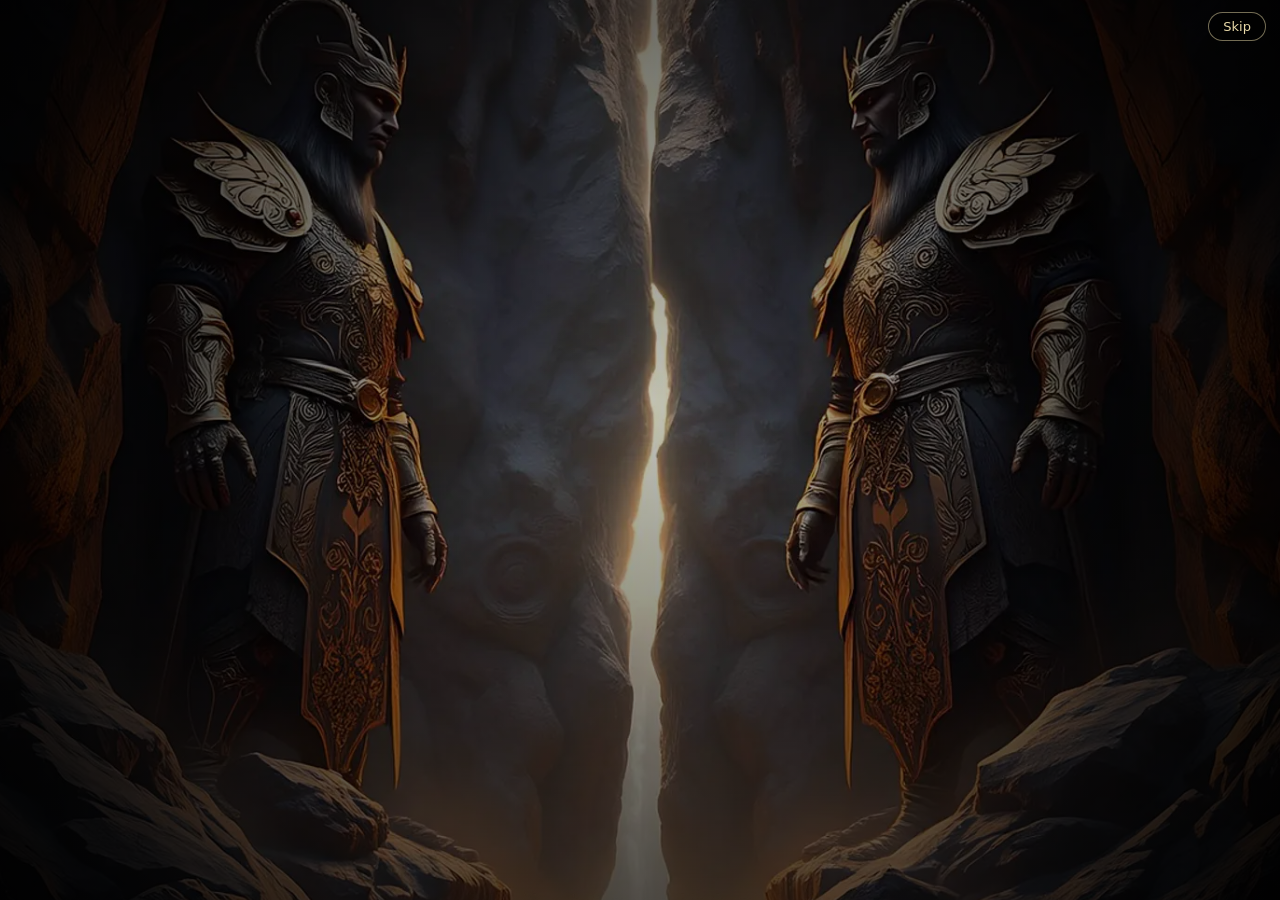
==== index.html @ b1918d2d "build 20261119-165030: 암살자: 보스가 분신 사이 진짜로 섞임, 맞으면 분신 풀리고 가운데 등장" ====
<!doctype html>
<html lang="ko">
<head>
  <meta charset="utf-8">
  <meta name="viewport" content="width=device-width,initial-scale=1,maximum-scale=1,user-scalable=no,viewport-fit=cover">
  <meta name="theme-color" content="#07070b">
  <meta name="mobile-web-app-capable" content="yes">
  <!-- home-screen name follows the page language: Korean by default, src/i18n swaps it when the language is set or changed -->
  <meta name="apple-mobile-web-app-title" content="심연의 기사">
  <meta name="application-name" content="심연의 기사">
  <title>심연의 기사</title>
  <link rel="stylesheet" href="styles/main.css">
  <script src="https://woomars.github.io/count.js" defer></script>
</head>
<body>
  <div id="stage">
    <canvas id="game"></canvas>
    <div id="ui"></div>
  </div>
  <script type="module" src="src/app/main.js?v=20261119-165030"></script>
</body>
</html>
---- styles/main.css ----
html, body {
  margin: 0;
  height: 100%;
  overflow: hidden;
  background: #07070b;
  color: #ddd6c4;
  font-family: system-ui, -apple-system, "Noto Sans KR", "Hiragino Sans", "Yu Gothic UI", "Yu Gothic", Meiryo, "Noto Sans JP", sans-serif;
  touch-action: none;
  user-select: none;
  -webkit-user-select: none;
  -webkit-touch-callout: none;
  -webkit-tap-highlight-color: transparent;
  overscroll-behavior: none;
}
/* the stage is rotated ±90° by JS when the viewport is portrait (forced landscape) */
#stage {
  position: fixed;
  left: 0;
  top: 0;
  transform-origin: 0 0;
  overflow: hidden;
}
#game {
  position: absolute;
  inset: 0;
  display: block;
  touch-action: none;
}
#ui {
  position: absolute;
  inset: 0;
  pointer-events: none;
}
.start-screen {
  position: fixed; inset: 0; z-index: 20; display: flex; align-items: center; justify-content: center;
  background: radial-gradient(ellipse at 50% 35%, #2a1430 0%, #0b0710 55%, #050308 100%);
  touch-action: none;
}
.start-screen .hint { font-size: 12px; color: #7d7290; }
#ui .interactive { pointer-events: auto; }

.hidden { display: none !important; }

/* top HUD */
.hud {
  position: absolute;
  top: calc(8px + env(safe-area-inset-top));
  left: calc(12px + env(safe-area-inset-left));
  right: calc(12px + env(safe-area-inset-right));
  display: flex;
  align-items: flex-start;
  justify-content: space-between;
  font-size: 12px;
}
.hud-left { display: flex; flex-direction: column; gap: 3px; }
.hp {
  position: relative; width: 170px; height: 14px; border: 1px solid #5a2a2a; background: #1a0d10; border-radius: 3px; overflow: hidden;
}
.hp-trail { position: absolute; inset: 0; width: 100%; background: #f2ece4; }
.hp-fill { position: absolute; inset: 0; background: linear-gradient(#c0392b, #7d1f17); }
.hp-text { position: absolute; inset: 0; font-size: 10px; line-height: 14px; text-align: center; color: #f4e6e6; text-shadow: 0 0 2px #000; }
.meta { display: flex; gap: 10px; color: #b3a8c4; }
.lv { color: #e8d9a8; font-weight: 700; }
.hud-center { color: #b3a8c4; padding-top: 2px; }
.hud-center .kills { color: #f0e6cf; font-weight: 700; font-size: 15px; }
.pause {
  width: 44px; height: 44px; border-radius: 10px; border: 1px solid #5a4f66; background: rgba(23, 18, 29, 0.8);
  color: #e8e3d6; font-size: 14px; letter-spacing: -2px; padding: 0; touch-action: none;
}

/* overlays */
.overlay {
  position: absolute; inset: 0; display: flex; align-items: center; justify-content: center;
  background: rgba(4, 3, 8, 0.72); pointer-events: auto;
}
.panel {
  display: flex; flex-direction: column; align-items: stretch; gap: 8px; min-width: 240px;
  padding: 16px 20px; background: #15111c; border: 1px solid #3b2f4f; border-radius: 12px;
}
.panel h2 { margin: 0 0 4px; font-size: 18px; text-align: center; color: #e8d9a8; }
.panel p { margin: 0 0 6px; font-size: 13px; text-align: center; color: #b3a8c4; }
.panel .row { display: flex; gap: 8px; }
.panel .row button { flex: 1; }
.panel button {
  min-height: 42px; border-radius: 8px; border: 1px solid #4a3d5c; background: #221a2c; color: #e8e3d6;
  font: inherit; font-size: 15px;
}
.panel button.primary { background: #3a2f45; border-color: #c9a86a; }
.panel button.danger { background: #4a1c1c; border-color: #a8443c; }
.rotate-card { display: flex; flex-direction: column; align-items: center; gap: 10px; padding: 24px; text-align: center; }
.rotate-card .brand {
  font-size: 52px; font-weight: 800; letter-spacing: 6px; color: #e8d9a8;
  text-shadow: 0 0 18px rgba(201, 168, 106, 0.55), 0 2px 0 #3a2410;
}
.rotate-card .brand-sub { margin-top: -8px; font-size: 13px; font-weight: 700; letter-spacing: 8px; color: #c9a86a; opacity: 0.8; }
.rotate-card .tagline { font-size: 14px; color: #b3a8c4; }
.rotate-card .blade {
  width: 180px; height: 3px; margin: 18px 0; border-radius: 2px;
  background: linear-gradient(90deg, transparent, #fff3c4, #c9a86a, transparent);
  box-shadow: 0 0 12px #ffd28a; transform: rotate(-18deg);
}
.rotate-card h2 { margin: 0; font-size: 17px; color: #e8d9a8; }

/* debug panel (?debug=1) */
.debug {
  position: absolute; z-index: 50; left: calc(8px + env(safe-area-inset-left)); top: 64px; bottom: 8px; width: 270px;
  display: flex; flex-direction: column; background: rgba(10, 8, 14, 0.88); border: 1px solid #3b2f4f;
  border-radius: 8px; font-size: 10px; color: #cfc6dc; overflow: hidden;
}
.debug.collapsed { display: none; } /* opened from the pause menu */
.debug.collapsed .dbody { display: none; }
.dhead { display: flex; align-items: center; gap: 8px; padding: 4px; }
.dhead button, .dbtns button {
  font: inherit; font-size: 11px; padding: 6px 8px; border-radius: 6px; border: 1px solid #4a3d5c; background: #221a2c; color: #e8e3d6;
}
.fps { color: #9fd8ff; margin-left: auto; }
.dhead button.on { border-color: #c9a86a; color: #ffe08a; }
.debug.wide { width: min(560px, calc(100% - 16px - env(safe-area-inset-left))); }
/* [튜닝] tab */
.dtune { flex: 1; min-height: 0; display: flex; flex-direction: column; padding: 0 6px 6px; gap: 4px; }
.dtune[hidden], .dbody[hidden] { display: none; }
.ttabs { display: flex; gap: 3px; overflow-x: auto; flex: none; padding-bottom: 2px; }
.ttabs button, .tacts button { font: inherit; font-size: 11px; padding: 5px 7px; border-radius: 6px; border: 1px solid #4a3d5c; background: #221a2c; color: #cfc6dc; white-space: nowrap; }
.ttabs button.on { border-color: #c9a86a; color: #ffe08a; }
.ttabs button.dirty::after { content: " •"; color: #ff9a6a; }
.tacts { display: flex; gap: 6px; flex: none; }
.tsp { flex: 1; }
.tmsg { color: #9fe0a0; font-size: 10px; flex: none; }
.tform { flex: 1; min-height: 0; overflow-y: auto; touch-action: pan-y; user-select: text; -webkit-user-select: text; }
.tnote { color: #8c829c; font-size: 9.5px; margin: 4px 0 1px; line-height: 1.35; }
.trow { display: flex; align-items: center; gap: 6px; padding: 2px 0; }
.trow.wide { flex-direction: column; align-items: stretch; }
.tk { flex: 1; min-width: 0; color: #e8e3d6; overflow-wrap: anywhere; }
.trow input[type=number], .trow input[type=text] { width: 84px; font: inherit; font-size: 11px; padding: 3px 4px; border-radius: 4px; border: 1px solid #4a3d5c; background: #120e17; color: #fff; user-select: text; -webkit-user-select: text; }
.trow textarea { font: inherit; font-size: 11px; background: #120e17; color: #fff; border: 1px solid #4a3d5c; border-radius: 4px; user-select: text; -webkit-user-select: text; }
.tarr { display: flex; gap: 3px; flex-wrap: wrap; justify-content: flex-end; }
.tarr input[type=number] { width: 52px; }
.tgrp { margin: 3px 0; padding-left: 8px; border-left: 1px solid #3b2f4f; }
.tgrp > summary { color: #b9a6d8; font-weight: bold; cursor: pointer; padding: 2px 0; }
.dbody { overflow-y: auto; padding: 4px 6px 8px; touch-action: pan-y; }
.dbtns { display: flex; gap: 6px; margin-bottom: 6px; align-items: center; }
.dbtns select { flex: 1; min-width: 0; font: inherit; font-size: 11px; padding: 5px 4px; border-radius: 6px; border: 1px solid #4a3d5c; background: #221a2c; color: #e8e3d6; }
.drow { display: grid; grid-template-columns: 1fr; margin-bottom: 4px; }
.drow input { width: 100%; }
.drow output { color: #e8d9a8; }
.dexport { width: 100%; height: 120px; font-size: 9px; }
.dsec { margin: 8px 0 4px; color: #e8d9a8; font-size: 11px; font-weight: bold; }
.dsec span { color: #8c829c; font-weight: normal; font-size: 9px; }
.dup { display: grid; grid-template-columns: 1fr 26px 22px 26px; gap: 4px; align-items: center; margin-bottom: 3px; }
.dup button { font: inherit; font-size: 12px; padding: 3px 0; border-radius: 5px; border: 1px solid #4a3d5c; background: #221a2c; color: #e8e3d6; }
.dup b { text-align: center; color: #fff; }
.dsh-t { margin: 6px 0 2px; color: #b9a6d8; font-weight: bold; border-bottom: 1px solid #3b2f4f; }
.dsh-r { display: grid; grid-template-columns: 1fr auto 52px; gap: 4px; line-height: 1.6; }
.dsh-r b { color: #fff; font-weight: normal; text-align: right; }
.dsh-r i { font-style: normal; text-align: right; color: #8c829c; }
.dsh-r i.up { color: #7ee08a; }
.dsh-r i.down { color: #ff8a7a; }
.dsh-fx { color: #e8d9a8; line-height: 1.5; }

/* special attack buttons (bottom-left corner by default; free positions after the layout mode) */
.skills {
  position: absolute;
  left: calc(14px + env(safe-area-inset-left));
  bottom: calc(14px + env(safe-area-inset-bottom));
  width: 170px;
  height: 160px;
}
.skill {
  --cd: 0%;
  position: absolute;
  width: 64px;
  height: 64px;
  border-radius: 50%;
  border: 2px solid #c9a86a;
  background:
    conic-gradient(rgba(7, 7, 11, 0.78) var(--cd), transparent 0),
    radial-gradient(circle at 50% 40%, #3a2f45, #17121d);
  color: #f0e6cf;
  font: inherit;
  padding: 0;
  touch-action: none;
  box-shadow: 0 0 12px rgba(201, 168, 106, 0.25);
  transition: transform 0.08s;
}
.skill.cooling { border-color: #5a4f66; box-shadow: none; }
.skill.fired { transform: scale(0.88); }
.skill.cooling .icon { opacity: 0.2; }
.skill .icon { font-size: 26px; line-height: 64px; }
.skill .wv-ic { width: 34px; height: 34px; vertical-align: middle; overflow: visible; }
.skill .cd {
  position: absolute; inset: 0; display: flex; align-items: center; justify-content: center;
  font-size: 20px; font-weight: 700; color: #fff; text-shadow: 0 0 4px #000;
}
.skill .label {
  position: absolute; left: 50%; top: 100%; transform: translateX(-50%);
  font-size: 10px; white-space: nowrap; color: #9a8fae; margin-top: 2px;
}
.skill-0 { left: 0; bottom: 14px; }
.skill-1 { left: 84px; bottom: 0; }
.skill-2 { left: 14px; bottom: 96px; }
.skills.custom { left: 0; top: 0; right: 0; bottom: 0; width: auto; height: auto; }
.skills.editing { z-index: 46; }
.skills.editing .skill { outline: 2px dashed #ffe08a; outline-offset: 4px; animation: le-wiggle 1.2s ease-in-out infinite; }
.skills.editing .skill.dragging { animation: none; transform: scale(1.12); }
@keyframes le-wiggle { 50% { transform: rotate(-4deg); } }
.layout-edit { position: absolute; inset: 0; z-index: 45; background: rgba(4, 3, 8, 0.55); display: flex; justify-content: center; align-items: flex-start; }
.le-bar { margin-top: calc(14px + env(safe-area-inset-top)); display: flex; align-items: center; gap: 10px; padding: 8px 12px; border-radius: 10px; background: rgba(21, 17, 28, 0.95); border: 1px solid #c9a86a; color: #f0e6cf; font-size: 14px; max-width: 92%; flex-wrap: wrap; justify-content: center; }

/* low HP warning */
.hud.low-hp .hp { animation: hp-pulse 0.8s ease-in-out infinite; }
@keyframes hp-pulse { 50% { box-shadow: 0 0 10px #ff3b30; } }

/* aiming a directional skill */
.skill.aiming { transform: scale(1.12); border-color: #9fd8ff; box-shadow: 0 0 16px rgba(159, 216, 255, 0.6); }

/* game over */
.game-over { background: rgba(20, 2, 6, 0.8); z-index: 15; }
.game-over .go-title { font-size: 30px; letter-spacing: 6px; color: #ff5a4f; text-shadow: 0 0 14px rgba(255, 60, 50, 0.6); }
.game-over .go-stats { display: flex; gap: 24px; justify-content: center; margin: 6px 0 10px; }
.game-over .go-stats div { display: flex; flex-direction: column; align-items: center; gap: 2px; }
.game-over .go-stats span { font-size: 12px; color: #b3a8c4; }
.game-over .go-stats b { font-size: 22px; color: #e8d9a8; }
.game-over .go-best { margin: 0 0 8px; font-size: 14px; color: #c9bfd8; }
.game-over .go-best.new { color: #ffd76a; font-weight: 700; }

/* dungeon HUD */
.meta .floor { color: #e8d9a8; font-weight: 700; }
.gold-icon { color: #e6c35c; font-size: 10px; }
.meta .gold { color: #f0d890; font-weight: 700; }
.hud-center .left { color: #f0e6cf; font-weight: 700; }

/* center announcement */
.banner { position: absolute; left: 0; right: 0; top: 24%; text-align: center; pointer-events: none; z-index: 6; }
.banner.show { animation: banner-in 0.35s ease-out; }
.banner-title {
  font-size: 30px; font-weight: 800; letter-spacing: 3px; color: #f0dfae;
  text-shadow: 0 0 16px rgba(201, 168, 106, 0.6), 0 2px 0 #000;
}
.banner-sub { margin-top: 4px; font-size: 14px; color: #c9bfd8; text-shadow: 0 1px 0 #000; }
.banner.boss .banner-title { color: #ff8a70; text-shadow: 0 0 18px rgba(255, 70, 50, 0.7), 0 2px 0 #000; }
.banner.reward .banner-title { font-size: 24px; color: #ffe08a; }
@keyframes banner-in { from { opacity: 0; transform: translateY(10px) scale(0.96); } to { opacity: 1; transform: none; } }

/* treasure cards */
.relic-picker { z-index: 12; background: radial-gradient(ellipse at center, rgba(40, 28, 10, 0.78), rgba(4, 3, 8, 0.88)); }
.rp-wrap { display: flex; flex-direction: column; align-items: center; gap: 10px; padding: 0 16px; max-width: 100%; }
.rp-title { margin: 0; font-size: 20px; color: #ffe08a; letter-spacing: 2px; text-shadow: 0 0 14px rgba(255, 200, 90, 0.5), 0 2px 0 #000; animation: banner-in 0.35s ease-out; }
.rp-bottom { display: flex; align-items: center; gap: 14px; opacity: 0; transition: opacity 0.3s; }
.relic-picker.ready .rp-bottom { opacity: 1; }
.rp-hint { font-size: 12px; color: #9c91ad; }
.rp-gold, .rp-price { font-size: 12px; color: #b3a8c4; }
.rp-gold b, .rp-cost { color: #f0d890; }
.gold-icon { color: #f0d890; }
.rp-reroll {
  min-height: 38px; padding: 0 14px; border-radius: 8px; border: 1px solid #c9a86a; background: #3a2f45;
  color: #e8e3d6; font: inherit; font-size: 14px; touch-action: manipulation;
}
.rp-reroll:disabled { opacity: 0.45; border-color: #4a3d5c; }
.rp-rarity em { font-style: normal; color: var(--tc); }
.rp-card.t-1, .rp-card.t-2 { outline: 2px solid var(--tc); outline-offset: 3px; }
.rp-card.t-1 .rp-desc, .rp-card.t-2 .rp-desc { color: var(--tc); font-weight: 700; }
.rp-card.t-2::after {
  content: ''; position: absolute; inset: -6px; pointer-events: none; border-radius: 15px; border: 2px solid var(--tc);
  box-shadow: 0 0 18px var(--tc); opacity: 0.55; animation: rp-shine 1.6s ease-in-out infinite;
}
@keyframes rp-shine { 50% { opacity: 0.15; } }
.rp-cards { display: flex; gap: 14px; justify-content: center; max-width: 100%; }
.rp-card {
  --rc: #a7b0ba;
  position: relative; display: flex; flex-direction: column; align-items: center; gap: 6px;
  width: min(30vw, 168px); min-height: min(58vh, 230px); padding: 12px 10px 14px;
  border: 2px solid var(--rc); border-radius: 12px; color: #e8e3d6; font: inherit; text-align: center;
  background: linear-gradient(180deg, #241c30, #120e18 70%);
  box-shadow: 0 0 0 1px #000, 0 6px 18px rgba(0, 0, 0, 0.6), inset 0 0 22px rgba(0, 0, 0, 0.6);
  opacity: 0; transform: translateY(40px) rotateY(80deg) scale(0.9);
  animation: rp-in 0.45s cubic-bezier(.2, .9, .3, 1.2) var(--d) forwards;
  pointer-events: none; touch-action: manipulation;
}
.relic-picker.ready .rp-card { pointer-events: auto; }
.rp-card.r-rare { box-shadow: 0 0 14px rgba(90, 160, 255, 0.45), 0 6px 18px rgba(0, 0, 0, 0.6), inset 0 0 22px rgba(0, 0, 0, 0.6); }
.rp-card.r-epic { box-shadow: 0 0 20px rgba(194, 124, 255, 0.6), 0 6px 18px rgba(0, 0, 0, 0.6), inset 0 0 22px rgba(0, 0, 0, 0.6); }
.rp-rarity { font-size: 11px; font-weight: 700; letter-spacing: 2px; color: var(--rc); }
.rp-icon {
  display: flex; align-items: center; justify-content: center; width: 60px; height: 60px; margin: 2px 0 4px;
  border-radius: 50%; border: 1px solid var(--rc); color: var(--rc);
  background: radial-gradient(circle, rgba(255, 255, 255, 0.08), transparent 70%);
}
.rp-name { font-size: 16px; color: #f4e6c4; }
.rp-desc { font-size: 13px; line-height: 1.35; color: #c9bfd8; }
.rp-owned { position: absolute; top: 8px; right: 9px; font-size: 10px; color: #9c91ad; }
.rp-card.picked { animation: rp-pick 0.42s ease-out forwards; }
.rp-card.dropped { animation: rp-drop 0.3s ease-in forwards; }
@keyframes rp-in { to { opacity: 1; transform: none; } }
@keyframes rp-pick { 0% { opacity: 1; transform: none; } 40% { transform: scale(1.12); box-shadow: 0 0 34px var(--rc); } 100% { opacity: 0; transform: translateY(-30px) scale(0.8); } }
@keyframes rp-drop { from { opacity: 1; transform: none; } to { opacity: 0; transform: translateY(30px) scale(0.92); } }

/* owned treasures under the HUD */
.relics { display: flex; flex-wrap: wrap; gap: 4px; max-width: 220px; }
.relics .rl { position: relative; display: flex; align-items: center; justify-content: center; width: 22px; height: 22px; border-radius: 5px; border: 1px solid #4a3d5c; background: rgba(23, 18, 29, 0.75); color: #e8d9a8; }
.relics .rl b { position: absolute; right: -3px; bottom: -4px; font-size: 9px; color: #fff; text-shadow: 0 0 2px #000, 0 0 2px #000; }

/* equipment cells */
.icell {
  --gc: #a7b0ba; --qc: transparent;
  position: relative; display: inline-flex; align-items: center; justify-content: center; padding: 0;
  width: 40px; height: 40px; border-radius: 7px; border: 2px solid var(--gc); color: var(--gc);
  background: radial-gradient(circle, rgba(255, 255, 255, 0.06), rgba(10, 8, 14, 0.85) 70%); font: inherit;
}
.icell.q1, .icell.q2 { outline: 2px solid var(--qc); outline-offset: 1px; }
.icell.g-legendary { box-shadow: 0 0 10px rgba(255, 154, 60, 0.55); }
.icell .ilv { position: absolute; right: 2px; top: 0; font-size: 10px; font-weight: 800; color: #fff; text-shadow: 0 0 3px #000, 0 0 2px #000; }
.icell.scar::after { content: ''; position: absolute; left: 3px; bottom: 3px; width: 7px; height: 7px; border-radius: 50%; background: #c8443a; box-shadow: 0 0 4px #c8443a; }
.pocket-wrap { color: #b3a8c4; display: inline-flex; align-items: center; gap: 2px; }
.pocket-wrap .pocket { color: #e8e3d6; font-weight: 700; }

/* pickup notices */
.loot-toasts { position: absolute; top: calc(36px + env(safe-area-inset-top)); left: 50%; transform: translateX(-50%); display: flex; flex-direction: column; align-items: center; gap: 4px; pointer-events: none; z-index: 5; }
.loot-toast { display: flex; align-items: center; gap: 6px; padding: 3px 10px 3px 4px; border-radius: 8px; background: rgba(12, 9, 16, 0.85); border: 1px solid #3b2f4f; font-size: 12px; animation: banner-in 0.25s ease-out; transition: opacity 0.4s; }
.loot-toast .icell { width: 22px; height: 22px; border-width: 1.5px; border-radius: 5px; }
.loot-toast.warn { padding: 4px 10px; color: #ffb0a0; }
.loot-toast.out { opacity: 0; }
.loot-toast.g-legendary { border-color: #ff9a3c; box-shadow: 0 0 12px rgba(255, 154, 60, 0.5); }

/* ---------- title (inside the landscape stage) ---------- */
.title-menu { z-index: 30; background: radial-gradient(ellipse at 50% 35%, #2a1430 0%, #0b0710 55%, #050308 100%); }
.tm-main { display: flex; flex-direction: column; align-items: center; gap: 8px; text-align: center; }
.tm-main .brand { font-size: 48px; font-weight: 800; letter-spacing: 6px; color: #e8d9a8; text-shadow: 0 0 18px rgba(201, 168, 106, 0.55), 0 2px 0 #3a2410; }
.tm-main .brand-sub { margin-top: -6px; font-size: 13px; font-weight: 700; letter-spacing: 8px; color: #c9a86a; opacity: 0.8; }
.tm-main .tagline { font-size: 14px; color: #b3a8c4; }
.tm-main .blade { width: 180px; height: 3px; margin: 12px 0; border-radius: 2px; background: linear-gradient(90deg, transparent, #fff3c4, #c9a86a, transparent); box-shadow: 0 0 12px #ffd28a; transform: rotate(-12deg); }
.tm-buttons { display: flex; gap: 14px; margin-top: 6px; }
.tm-btn { min-width: 130px; min-height: 44px; padding: 0 18px; border-radius: 9px; border: 1px solid #4a3d5c; background: #221a2c; color: #e8e3d6; font: inherit; font-size: 16px; touch-action: manipulation; }
.tm-btn.primary { background: #3a2f45; border-color: #c9a86a; color: #ffe08a; }
.tm-btn.danger { background: #4a1c1c; border-color: #a8443c; }
.tm-btn.small { min-width: 70px; min-height: 36px; font-size: 13px; }
.tm-btn:disabled { opacity: 0.4; }
.tm-panel { display: flex; flex-direction: column; gap: 10px; align-items: stretch; width: min(560px, 92%); padding: 16px 20px; background: rgba(21, 17, 28, 0.92); border: 1px solid #3b2f4f; border-radius: 12px; }
.tm-panel h2 { margin: 0; font-size: 18px; text-align: center; color: #e8d9a8; }
.tm-panel p { margin: 0; font-size: 13px; text-align: center; color: #b3a8c4; }
.tm-row { display: flex; gap: 10px; justify-content: center; }
.tm-slots { display: flex; flex-direction: column; gap: 7px; }
.tm-slot { display: flex; align-items: center; gap: 12px; min-height: 52px; padding: 6px 12px; border-radius: 9px; border: 1px solid #4a3d5c; background: #1b1522; color: #e8e3d6; font: inherit; text-align: left; touch-action: manipulation; }
.tm-slot:disabled { opacity: 0.45; }
.tm-slot .tm-no { width: 24px; height: 24px; border-radius: 50%; background: #2c2236; color: #c9a86a; display: flex; align-items: center; justify-content: center; font-weight: 800; flex: none; }
.tm-slot .tm-who { display: flex; flex-direction: column; flex: 1; }
.tm-slot .tm-who b { font-size: 15px; color: #f4e6c4; }
.tm-slot small { font-size: 11px; color: #9c91ad; }
.tm-slot .tm-when { display: flex; flex-direction: column; align-items: flex-end; }
.tm-slot .tm-empty { color: #7d7290; }
.tm-name { display: flex; gap: 8px; align-items: center; justify-content: center; }
.tm-name label { display: flex; gap: 8px; align-items: center; color: #c9bfd8; }
.tm-name input { width: 150px; height: 36px; padding: 0 10px; border-radius: 7px; border: 1px solid #4a3d5c; background: #0f0b14; color: #f4e6c4; font: inherit; font-size: 16px; user-select: text; -webkit-user-select: text; touch-action: manipulation; }

/* ---------- heir ---------- */
.heir-screen { z-index: 25; background: radial-gradient(ellipse at 50% 40%, rgba(40, 20, 30, 0.95), rgba(5, 3, 8, 0.97)); }
.hs-panel { display: flex; flex-direction: column; align-items: center; gap: 8px; text-align: center; max-width: 92%; max-height: calc(100% - 16px); }
/* the record scrolls; the button row stays on screen however many medals there are */
.hs-scroll { display: flex; flex-direction: column; align-items: center; gap: 8px; overflow-y: auto; min-height: 0; flex: 1 1 auto; padding: 4px 6px; }
.hs-actions { flex: none; padding-bottom: 4px; }
.hs-note { margin: 0; color: #ffb0a0; font-size: 13px; }
.hs-father { padding: 10px 22px; border: 1px solid #4a2a33; border-radius: 12px; background: rgba(30, 12, 18, 0.7); }
.hs-label { font-size: 12px; color: #9c91ad; letter-spacing: 2px; }
.hs-name { font-size: 24px; font-weight: 800; color: #e8d9a8; }
.hs-fell { color: #ff8a70; font-size: 14px; margin-bottom: 6px; }
.hs-stats { display: flex; gap: 18px; justify-content: center; }
.hs-stats span { display: flex; flex-direction: column; font-size: 11px; color: #9c91ad; }
.hs-stats b { font-size: 18px; color: #f0e6cf; }
.hs-kept { margin-top: 6px; font-size: 13px; color: #9be3b0; }
.hs-kept.dim, .dim { color: #7d7290; }
.hs-arrow { color: #c9a86a; }
.hs-heir { font-size: 17px; color: #f0e6cf; }
.hs-heir b { color: #ffe08a; }
.hs-heir small { display: block; font-size: 12px; color: #9c91ad; }
.game-over .go-fate { font-size: 13px; color: #c9bfd8; text-align: center; margin: -2px 0 8px; display: flex; flex-direction: column; gap: 2px; }
.up { color: #7fe07f; }
.down { color: #ff6a5c; }

/* HUD level / xp */
.xp-row { display: flex; align-items: center; gap: 6px; }
.xp-row .lv { color: #ffe08a; font-weight: 800; font-size: 11px; }
.xp { width: 110px; height: 4px; border-radius: 2px; background: #1a1420; overflow: hidden; }
.xp-fill { height: 100%; width: 0; background: linear-gradient(90deg, #c9a86a, #ffe08a); }
.xp-row .who { color: #9c91ad; font-size: 10px; }

/* ---------- forge ---------- */
.forge-screen { z-index: 20; display: block; background: none; font-size: 12px; color: #e8e3d6; }
.fg-bg { position: absolute; inset: 0;
  background:
    radial-gradient(ellipse 45% 55% at 18% 108%, rgba(255, 120, 30, 0.42), transparent 70%),
    radial-gradient(ellipse 25% 25% at 20% 100%, rgba(255, 200, 80, 0.35), transparent 70%),
    linear-gradient(180deg, #17110f 0%, #1d1512 55%, #2a1a12 100%); }
.fg-bg::before { content: ""; position: absolute; inset: 0; opacity: 0.22;
  background-image: linear-gradient(#000 2px, transparent 2px), linear-gradient(90deg, #000 2px, transparent 2px);
  background-size: 64px 32px, 64px 64px; }
.fg-bg::after { content: ""; position: absolute; left: 8%; bottom: 0; width: 150px; height: 66px; opacity: 0.5;
  background: linear-gradient(#000, #000) 30px 0/90px 22px no-repeat, linear-gradient(#000, #000) 58px 20px/34px 26px no-repeat, linear-gradient(#000, #000) 38px 44px/74px 22px no-repeat; }
.fg-top { position: absolute; left: 0; right: 0; top: 0; height: 42px; display: flex; align-items: center; gap: 8px;
  padding: 0 calc(10px + env(safe-area-inset-right)) 0 calc(12px + env(safe-area-inset-left));
  background: linear-gradient(rgba(0, 0, 0, 0.7), rgba(0, 0, 0, 0.25)); border-bottom: 1px solid rgba(201, 168, 106, 0.25); }
.fg-title { font-weight: 800; letter-spacing: 3px; color: #e8d9a8; font-size: 15px; }
.fg-who { color: #9c91ad; font-size: 11px; white-space: nowrap; overflow: hidden; text-overflow: ellipsis; max-width: 26%; }
.fg-tabs { display: flex; gap: 3px; }
.fg-tab { min-height: 32px; padding: 0 12px; border: 1px solid #4a3d5c; border-radius: 7px; background: #1b1522; color: #9c91ad; font: inherit; font-size: 13px; }
.fg-tab.on { background: #3a2f45; color: #ffe08a; border-color: #c9a86a; }
.fg-sp { flex: 1; }
.fg-gold { color: #f0d890; font-weight: 700; display: inline-flex; gap: 3px; align-items: center; }
.fg-btn { min-height: 34px; padding: 0 12px; border-radius: 7px; border: 1px solid #4a3d5c; background: #221a2c; color: #e8e3d6; font: inherit; font-size: 13px; white-space: nowrap; touch-action: manipulation; }
.fg-btn.pri { background: #3a2f45; border-color: #c9a86a; color: #ffe08a; }
.fg-btn.red { background: #4a1c1c; border-color: #a8443c; }
.fg-btns .fg-btn.fix { width: 112px; flex: none; padding: 0 4px; white-space: nowrap; overflow: hidden; text-overflow: ellipsis; } /* the enhance/engrave pair: one size */
.fg-btns .fg-pair { gap: 28px; } /* far apart, so one is not hit for the other */
.fg-costs { display: flex; flex-wrap: wrap; gap: 4px 16px; padding: 4px 2px 2px; font-size: 12px; }
.fg-cost { display: flex; align-items: baseline; gap: 6px; } .fg-cost i { font-style: normal; color: #9c91ad; } .fg-cost b { color: #f0d890; } .fg-cost small { font-size: 11px; }
.fg-btn.promote { background: #4a3a14; border-color: #ffb347; color: #ffd27a; } /* [승급]: +10 */
.fg-btn.small { min-height: 30px; font-size: 12px; padding: 0 9px; color: #9c91ad; }
.fg-btn:disabled { opacity: 0.4; }
.fg-body { position: absolute; left: calc(10px + env(safe-area-inset-left)); right: calc(10px + env(safe-area-inset-right)); top: 48px; bottom: 8px; display: grid; grid-template-columns: 46% minmax(0, 1fr); gap: 8px; }
/* left: gear panel over the stats strip; right: items over the buttons (the strips are the same height) */
.fg-col { position: relative; display: flex; flex-direction: column; gap: 6px; min-width: 0; min-height: 0; }
.fg-panel { position: relative; min-height: 0; border: 1px solid #3b2f4f; border-radius: 8px; background: rgba(12, 9, 16, 0.9); }
.fg-gear { flex: 1; overflow-y: auto; touch-action: pan-y; padding: 6px 8px; }
.fg-gear.dollmode { padding: 4px; display: flex; flex-direction: column; }
.fg-gear .fg-h { display: flex; align-items: center; gap: 6px; margin: 0 0 4px; }
.fg-gear .fg-h small { color: #9c91ad; font-weight: 400; }
.fg-back { margin-left: auto; }
.fg-items { flex: 1; display: flex; flex-direction: column; gap: 5px; padding: 5px 7px; }
.fg-btns, .fg-gain { height: 50px; flex: none; display: flex; align-items: center; gap: 6px; padding: 0 7px; }
.fg-gain { gap: 14px; padding: 0 10px; }
.fg-btns { overflow: hidden; gap: 5px; }
.fg-btns .fg-act-l, .fg-btns .fg-act-r { flex-wrap: nowrap; align-items: center; gap: 5px; }
.fg-btns .fg-btn { padding: 0 9px; font-size: 12.5px; }
.fg-sv { display: flex; flex-direction: column; white-space: nowrap; }
.fg-sv span { font-size: 10px; color: #9c91ad; }
.fg-sv b { font-size: 13px; }
.fg-gain .fg-sv b { font-size: 14px; }
.fg-sv i { font-style: normal; font-size: 10px; font-weight: 700; margin-left: 3px; }
.fg-sv b.gold { color: #f0d890; }
.fg-warn { color: #ffb0a0; font-size: 11.5px; padding: 3px 4px 5px; }
.fg-btns .fg-askrow { flex: 1 1 auto; min-width: 0; }
.fg-btns .fg-ask { min-width: 0; padding: 0; line-height: 1.25; overflow: hidden; } /* 분해 question in the button panel */
/* the doll fits its panel at any height (no scrolling): the slot size follows the panel height (cqh) */
.fg-doll { flex: 1; min-height: 0; position: relative; display: grid; gap: 2px; container-type: size;
  grid-template-columns: 1fr 1fr 1fr; grid-template-rows: repeat(4, minmax(0, 1fr));
  grid-template-areas: "amulet helm ring1" "weapon armor gloves" "weapon armor ring2" "setb boots ."; }
.fs-set { grid-area: setb; display: flex; align-items: flex-end; justify-content: flex-start; z-index: 1; min-height: 0; }
.fg-sil { grid-area: 1 / 2 / 5 / 3; margin: 6px 14%; border-radius: 40px 40px 14px 14px; background: rgba(255, 255, 255, 0.04); border: 1px solid rgba(255, 255, 255, 0.06); }
.fg-slot { display: flex; flex-direction: column; align-items: center; justify-content: center; gap: 1px; z-index: 1; min-height: 0; }
.fg-slot .icell, .fg-slot-empty { width: 44px; height: 44px; width: clamp(28px, calc(25cqh - 17px), 44px); height: clamp(28px, calc(25cqh - 17px), 44px); }
.fg-slot-empty { display: flex; align-items: center; justify-content: center; border: 2px dashed #3a3346; border-radius: 8px; color: #4a4258; background: rgba(10, 8, 14, 0.6); }
.fg-slot-name { font-size: 10px; color: #9c91ad; }
.fs-weapon { grid-area: weapon; } .fs-helm { grid-area: helm; } .fs-armor { grid-area: armor; } .fs-gloves { grid-area: gloves; }
.fs-boots { grid-area: boots; } .fs-amulet { grid-area: amulet; } .fs-ring1 { grid-area: ring1; } .fs-ring2 { grid-area: ring2; }
.fg-stats { height: 50px; flex: none; display: flex; align-items: center; gap: 9px; padding: 0 8px; }
.fg-svs { flex: 1; min-width: 0; display: flex; align-items: center; gap: 8px; overflow: hidden; }
.fg-sdet { position: absolute; inset: 0; z-index: 3; overflow-y: auto; touch-action: pan-y; padding: 8px 10px; border: 1px solid #c9a86a; border-radius: 8px; background: rgba(8, 6, 11, 0.97); }
.fg-sdet .fg-h { display: flex; align-items: center; gap: 6px; margin: 0 0 6px; }
.fg-sdet .fg-h small { color: #9c91ad; font-weight: 400; }
.fg-sdet .fg-h .fg-btn { margin-left: auto; }
.fg-allstats { display: grid; grid-template-columns: 1fr 1fr; gap: 4px 18px; }
.fg-st { display: flex; justify-content: space-between; gap: 6px; font-size: 11.5px; white-space: nowrap; }
.fg-st span { color: #9c91ad; }
.fg-st em { font-style: normal; color: #8fc9a0; font-size: 10px; margin-left: 4px; font-weight: 400; }
.fg-st i { font-style: normal; font-weight: 700; margin-left: 3px; font-size: 10.5px; }
/* the set button in the doll's corner: one set, or a row per set */
.fg-set { flex: none; min-width: 74px; display: flex; flex-direction: column; padding: 2px 10px; border: 1px solid #6b4b8c; border-radius: 7px; background: #241a30; color: #c27cff; font: inherit; }
.fg-set span { font-size: 10px; }
.fg-set b { font-size: 13px; color: #c27cff; }
.fg-set.multi { justify-content: center; gap: 0; padding: 2px 7px; }
.fg-set.multi .sr { display: flex; justify-content: space-between; gap: 8px; font-size: 10.5px; line-height: 1.1; white-space: nowrap; }
.fg-set.multi .sr b { font-size: 10.5px; }
.fg-set.multi .more { font-size: 9.5px; line-height: 1.1; color: #9c84b8; text-align: center; }
.fg-set.done { border-color: #c9a0ff; box-shadow: 0 0 8px rgba(201, 160, 255, 0.35); }
.fg-set .sr.ok { color: #f0e2ff; }
.fg-set.triple { border-color: #ffcf5a; box-shadow: 0 0 12px rgba(255, 207, 90, 0.5); }
.fg-set.triple .sr b { color: #ffcf5a; }
.fg-bagtabs { display: flex; gap: 4px; }
.fg-bagtab { min-height: 30px; padding: 0 12px; border-radius: 6px; border: 1px solid #4a3d5c; color: #9c91ad; background: #16111c; font: inherit; font-size: 12px; }
.fg-bagtab.on { color: #ffe08a; border-color: #c9a86a; background: #2c2236; }
.fg-note { font-size: 10.5px; color: #8f84a2; }
.fg-scroll { flex: 1; min-height: 40px; overflow-y: auto; touch-action: pan-y; padding: 3px; }
.fg-grid { display: grid; grid-template-columns: repeat(auto-fill, 44px); gap: 6px; }
.fg-grid .icell { width: 44px; height: 44px; }
.icell.sel { box-shadow: 0 0 0 2px #fff, 0 0 12px rgba(255, 255, 255, 0.4); }
.icell.chk::before { content: "✓"; position: absolute; right: -5px; bottom: -6px; width: 16px; height: 16px; border-radius: 50%; background: #c9a86a; color: #000; font-size: 11px; font-weight: 900; display: flex; align-items: center; justify-content: center; z-index: 2; }
.fg-empty { color: #6d6380; padding: 10px; }
.fg-cell { width: 44px; height: 44px; box-sizing: border-box; border: 2px dashed #3a3346; border-radius: 7px; background: rgba(10, 8, 14, 0.5); } /* an empty place */
.fg-cell.lock { border-style: solid; border-color: #241f2c; background: rgba(0, 0, 0, 0.35); opacity: 0.45; } /* a stash place not bought yet */
.fg-detail { display: flex; gap: 8px; flex-wrap: wrap; align-items: flex-start; }
.fg-detail > * { flex: 1; min-width: 150px; }
.fg-cmp { border-left: 1px solid #2a2234; padding-left: 8px; }
.fg-grow { display: flex; justify-content: space-between; gap: 6px; }
.fg-cmp-h { font-size: 10px; color: #9c91ad; }
.fg-delta { display: flex; flex-direction: column; gap: 0; margin-top: 3px; font-size: 11px; }
.fg-delta.wide { display: grid; grid-template-columns: repeat(2, minmax(0, 1fr)); gap: 0 10px; margin-top: 4px; padding-top: 3px; border-top: 1px solid #2a2234; }
.fg-delta.wide > span { white-space: nowrap; overflow: hidden; text-overflow: ellipsis; }
/* short screens (a phone in a browser with its bars): thinner strips so the panels keep their room */
@media (max-height: 330px) { .fg-body { top: 44px; bottom: 5px; } .fg-stats, .fg-btns, .fg-gain { height: 42px; } .fg-col { gap: 5px; } .fg-chip { padding-top: 2px; padding-bottom: 2px; } }
/* a picked item's details fit the gear panel without scrolling: text follows the panel height (cqh) */
.fg-gear:not(.dollmode) { container-type: size; }
.fg-gear:not(.dollmode) .fg-h { margin: 0 0 2px; }
.fg-gear:not(.dollmode) .fg-h .fg-btn.small { min-height: 26px; }
.fg-gear:not(.dollmode) .idetail .iline, .fg-gear:not(.dollmode) .fg-delta { font-size: clamp(9px, 5cqh, 11.5px); line-height: 1.24; }
.fg-gear:not(.dollmode) .fg-pieces { margin: 2px 0 4px; }
.fg-gear:not(.dollmode) .fg-piece { padding: 3px 2px; font-size: clamp(9px, 5cqh, 11px); }
.fg-gear:not(.dollmode) .fg-piece svg { width: clamp(14px, 9cqh, 22px); height: clamp(14px, 9cqh, 22px); }
.fg-gear:not(.dollmode) .fg-bonuses { gap: 1px; }
.fg-gear:not(.dollmode) .fg-bonus { font-size: clamp(9px, 5.4cqh, 12px); line-height: 1.3; }
.fg-gear:not(.dollmode) .idetail .ieffect, .fg-gear:not(.dollmode) .idetail .iset, .fg-gear:not(.dollmode) .idetail .iheir { font-size: clamp(9px, 4.8cqh, 11px); line-height: 1.25; }
.fg-gear:not(.dollmode) .idetail .iname { font-size: clamp(11px, 5.8cqh, 13px); }
.idetail .iname { font-weight: 800; font-size: 13px; }
.idetail .isub { font-size: 10.5px; color: #9c91ad; margin-bottom: 2px; }
.idetail .iline { font-size: 11.5px; color: #c9bfd8; }
.idetail .iline.ibase { color: #f0e6cf; }
.idetail .ieffect { font-size: 11px; color: #ff9a3c; margin-top: 2px; }
.idetail .iset { font-size: 11px; color: #c27cff; }
.idetail .iheir { font-size: 11px; color: #9be3b0; margin-top: 3px; }
.idetail .iheir i { color: #c9bfd8; }
.idetail .iscar { color: #ff6a5c; }
.fg-h { color: #e8d9a8; font-weight: 700; margin: 4px 0; }
.pw { display: inline-block; width: 9px; height: 9px; border-radius: 50%; margin-right: 3px; vertical-align: -1px; }
.pw.t0 { background: #c9ced6; }
.pw.t1 { background: #7fe0a0; }
.pw.t2 { background: #ffcf5a; box-shadow: 0 0 6px #ffcf5a; }
.fg-enh-top { display: flex; align-items: center; gap: 8px; margin: 2px 0 5px; }
.fg-enh-lv { font-size: 15px; font-weight: 800; white-space: nowrap; }
.fg-enh-top .fg-gauge { flex: 1; }
.fg-gauge { position: relative; height: 12px; border-radius: 6px; background: #1a1420; border: 1px solid #3a3346; overflow: hidden; }
.fg-gauge i { position: absolute; top: 0; bottom: 0; left: 0; background: linear-gradient(90deg, #c9a86a, #ffe08a); }
.fg-gauge i.add { background: repeating-linear-gradient(45deg, rgba(127, 224, 160, 0.9) 0 6px, rgba(127, 224, 160, 0.55) 6px 12px); }
.fg-chips { display: flex; gap: 5px; margin-bottom: 6px; }
.fg-chip { flex: 1; display: flex; flex-direction: column; align-items: flex-start; min-width: 0; padding: 4px 6px; border-radius: 8px; border: 1px solid #4a3d5c; background: #1b1522; color: #e8e3d6; font: inherit; font-size: 11px; }
.fg-chip.on { border-color: #ffe08a; background: #2e2438; }
.fg-chip small { color: #9c91ad; font-size: 10px; }
.fg-chip:disabled { opacity: 0.4; }
.fg-stepper { display: inline-flex; align-items: stretch; border: 1px solid #4a3d5c; border-radius: 7px; overflow: hidden; }
.fg-stepper button:disabled { opacity: 0.4; }
.fg-stepper button { min-width: 34px; min-height: 32px; border: 0; background: #1b1522; color: #e8e3d6; font: inherit; }
.fg-stepper b { min-width: 34px; display: flex; align-items: center; justify-content: center; background: #0f0b14; }
.fg-setn { color: #c27cff; font-size: 12px; margin-left: 8px; }
.fg-pieces { display: flex; gap: 5px; margin: 4px 0 8px; }
.fg-piece { flex: 1; min-width: 0; word-break: keep-all; display: flex; flex-direction: column; align-items: center; gap: 2px; padding: 5px 2px; border-radius: 8px; border: 1px dashed #3a3346; color: #3f3850; font-size: 11px; text-align: center; }
.fg-piece.seen { border-style: solid; border-color: #8c5a2c; color: #ff9a3c; } /* set pieces are legendary */
.fg-piece.on { background: rgba(255, 154, 60, 0.15); box-shadow: 0 0 10px rgba(255, 154, 60, 0.4); }
.fg-bonuses { display: flex; flex-direction: column; gap: 3px; }
.fg-bonus { color: #6d6380; }
.fg-bonus.on { color: #e6c8ff; }
.fg-bonus.next small { color: #ffe08a; }
.fg-flash { position: absolute; left: 50%; top: 50%; transform: translate(-50%, -50%); padding: 8px 16px; border-radius: 8px; background: rgba(60, 20, 20, 0.92); border: 1px solid #a8443c; color: #ffd0c8; z-index: 5; }

.fg-act-l, .fg-act-r { display: flex; gap: 6px; flex-wrap: wrap; }
.fg-act-l .fg-note { max-width: 100%; }
.fg-act-r { margin-left: auto; justify-content: flex-end; }
/* item pop-up: tap the shade around it to close */
/* salvage: select-all / clear at the top left, the red salvage button at the bottom right — far apart */
.fg-piece small { display: block; font-size: 10px; color: #9c91ad; }
button.fg-piece.own { cursor: pointer; border: 1px solid #c9a86a; border-radius: 8px; background: rgba(60, 44, 20, 0.5); color: #ff9a3c; font: inherit; }
.fg-buyrow { display: flex; gap: 8px; align-items: center; margin-left: 4px; font-size: 12px; }
.fg-bagtab.fg-plus { color: #ffe08a; border-color: #c9a86a; } .fg-bagtab.fg-plus:disabled { opacity: 0.4; }
.fg-setlist { display: flex; flex-direction: column; gap: 4px; overflow: hidden; }
.fg-setrow { display: flex; align-items: center; gap: 8px; width: 100%; flex: 1 1 0; min-height: 0; max-height: 40px; padding: 0 8px; border: 1px solid #2c2338; border-radius: 7px; background: #140f1a; color: #e8e3d6; font: inherit; text-align: left; }
.fg-setrow.sel { border-color: #fff; }
.fg-setrow small { color: #9c91ad; }
.fg-dots { margin-left: auto; display: flex; gap: 3px; }
.fg-dots i { width: 9px; height: 9px; border-radius: 50%; background: #2c2338; border: 1px solid #4a3d5c; }
.fg-dots i.own { background: linear-gradient(90deg, #ff9a3c 50%, #2c2338 50%); border-color: #ff9a3c; }
.fg-dots i.on { background: #ff9a3c; border-color: #ff9a3c; }
.fg-items > .fg-h { margin: 0; }
.fg-items > .fg-h small { color: #9c91ad; font-weight: 400; }
.fg-topgrade { color: #ffcf5a; white-space: nowrap; }
.fg-flash.good { background: rgba(40, 20, 60, 0.95); border-color: #c27cff; color: #f0dcff; font-size: 15px; font-weight: 700; box-shadow: 0 0 24px rgba(194, 124, 255, 0.6); }
.pause-menu { z-index: 40; }
/* resume with the toggles on the left; give up alone at the bottom right, far from resume */
.pause-menu .main-view { min-width: min(560px, calc(100% - 24px)); max-height: calc(100% - 12px); padding: 12px 16px; }
.pm-cols { display: flex; gap: 14px; }
.pm-col { flex: 1; display: flex; flex-direction: column; gap: 8px; min-width: 0; }
.pm-gap { flex: 1; min-height: 4px; }
.idetail .ilost { font-size: 11px; color: #8a7a9a; font-style: italic; }

/* treasure room: a static screen, no walking */
.relic-picker.static { background: radial-gradient(ellipse at 50% 60%, rgba(70, 48, 14, 0.95), rgba(8, 6, 4, 0.98) 70%); }
.rp-room { font-size: 13px; color: #c9a86a; letter-spacing: 2px; margin-bottom: -4px; }
.rp-room b { color: #ffe08a; font-size: 15px; }
.rp-hp { width: 220px; height: 16px; }
.rp-hp .hp-text { line-height: 16px; font-size: 11px; }

/* ---------- 유산의 증표 ---------- */
.legacy-scene { z-index: 26; background: radial-gradient(ellipse at 50% 45%, rgba(60, 44, 12, 0.96), rgba(6, 4, 2, 0.98) 72%); }
.lg-wrap { display: flex; flex-direction: column; align-items: center; gap: 6px; width: 100%; max-width: 100%; }
.lg-title { font-size: 22px; font-weight: 800; letter-spacing: 3px; color: #ffe08a; text-shadow: 0 0 16px rgba(255, 200, 90, 0.6), 0 2px 0 #000; }
.lg-title span { font-size: 15px; color: #f0d890; margin-left: 6px; }
.lg-sub2 { font-size: 12px; color: #c9bfa8; text-align: center; padding: 0 16px; }
.lg-stage { display: flex; align-items: center; justify-content: center; gap: 6px; width: 100%; }
.lg-ring { position: relative; flex: 0 1 560px; width: 64%; height: 230px; perspective: 900px; transform-style: preserve-3d; touch-action: none; }
.lg-card {
  --gc: #a7b0ba;
  position: absolute; left: 50%; top: 0; width: 160px; height: 100%; margin-left: -80px; box-sizing: border-box;
  display: flex; flex-direction: column; align-items: center; gap: 3px; padding: 8px 8px 10px;
  border: 2px solid var(--gc); border-radius: 12px; text-align: center;
  background: linear-gradient(180deg, #241c30, #120e18 75%);
  box-shadow: 0 6px 18px rgba(0, 0, 0, 0.6); transition: transform 0.35s cubic-bezier(.2, .8, .3, 1), opacity 0.35s;
}
.lg-card.front { box-shadow: 0 0 0 2px rgba(255, 255, 255, 0.5), 0 8px 26px rgba(0, 0, 0, 0.7); }
.lg-card .icell { width: 52px; height: 52px; }
.lg-where { font-size: 10px; color: #9c91ad; letter-spacing: 1px; }
.lg-name { font-size: 13px; font-weight: 800; line-height: 1.2; }
.lg-sub { font-size: 10px; color: #9c91ad; }
.lg-lines { font-size: 10.5px; color: #c9bfd8; line-height: 1.35; }
.lg-card.sealed { border-color: #ffcf5a; box-shadow: 0 0 22px rgba(255, 207, 90, 0.75), inset 0 0 18px rgba(255, 207, 90, 0.25); }
.lg-card.sealed::before { content: ""; position: absolute; inset: -10px; border-radius: 18px; pointer-events: none;
  background: radial-gradient(ellipse at 50% 40%, rgba(255, 220, 120, 0.28), transparent 70%); animation: lg-halo 1.8s ease-in-out infinite; }
.lg-sealed { margin-top: auto; font-size: 11px; font-weight: 700; color: #ffcf5a; }
.lg-card.blessed { animation: lg-bless 0.9s ease-out; }
@keyframes lg-halo { 50% { opacity: 0.45; } }
@keyframes lg-bless { 0% { box-shadow: 0 0 0 rgba(255, 220, 120, 0); } 40% { box-shadow: 0 0 60px rgba(255, 220, 120, 1); background: #4a3a14; } 100% { box-shadow: 0 0 22px rgba(255, 207, 90, 0.75); } }
.lg-arrow { position: relative; z-index: 200; flex: none; width: 40px; height: 64px; border-radius: 10px; border: 1px solid #6a5630; background: rgba(30, 22, 10, 0.8); color: #ffe08a; font-size: 28px; touch-action: manipulation; }
.lg-pick { min-height: 16px; font-size: 13px; color: #f0e6cf; }
.lg-empty { margin: 30px 0; color: #c9bfa8; }
.lg-buttons { display: flex; gap: 10px; }
.icell.pass::after { content: ''; position: absolute; left: 3px; bottom: 3px; width: 7px; height: 7px; border-radius: 50%; background: #ffcf5a; box-shadow: 0 0 4px #ffcf5a; } /* 전승 각인 (over a scar's dot) */
.icell.tok { box-shadow: 0 0 0 2px #ffcf5a, 0 0 14px rgba(255, 207, 90, 0.8); }
.idetail .itoken { font-size: 11px; color: #ffcf5a; margin-top: 3px; font-weight: 700; }
.fg-token { color: #ffcf5a; border-color: #b8913a; }

/* ---- 선조의 전당 ---- */
.tm-family p b { color: #f4e6c4; }
.hall-screen { z-index: 32; align-items: stretch; justify-content: stretch; background: radial-gradient(ellipse at 50% 0%, #2a1a2e 0%, #0d0911 60%, #060408 100%); }
.hl-wrap { display: flex; flex-direction: column; width: 100%; height: 100%; padding: 10px 16px 12px; box-sizing: border-box; gap: 8px; }
.hl-head { display: flex; align-items: center; gap: 12px; flex: none; }
.hl-title { font-size: 19px; font-weight: 800; color: #e8d9a8; letter-spacing: 1px; white-space: nowrap; }
.hl-title small { font-size: 12px; font-weight: 600; color: #9c91ad; margin-left: 4px; }
.hl-tabs { display: flex; gap: 6px; flex: 1; justify-content: center; }
.hl-tab { min-height: 34px; padding: 0 14px; border-radius: 8px; border: 1px solid #4a3d5c; background: #1b1522; color: #c9bfd8; font: inherit; font-size: 13px; touch-action: manipulation; }
.hl-tab.on { background: #3a2f45; border-color: #c9a86a; color: #ffe08a; }
.hl-body { flex: 1; min-height: 0; overflow-y: auto; -webkit-overflow-scrolling: touch; }
.hl-split { display: flex; gap: 12px; height: 100%; }
.hl-list { width: 34%; flex: none; display: flex; flex-direction: column; gap: 5px; overflow-y: auto; }
.hl-row { display: flex; align-items: center; gap: 8px; min-height: 40px; padding: 4px 10px; border-radius: 8px; border: 1px solid #3b2f4f; background: #17121e; color: #e8e3d6; font: inherit; text-align: left; touch-action: manipulation; }
.hl-row.on { border-color: #c9a86a; background: #2a2134; }
.hl-row b { font-size: 13px; color: #f4e6c4; white-space: nowrap; }
.hl-row small { flex: 1; font-size: 11px; color: #9c91ad; white-space: nowrap; overflow: hidden; text-overflow: ellipsis; }
.hl-mini { display: flex; align-items: center; gap: 2px; font-size: 11px; color: #ffd166; }
.hl-live { color: #9be3b0; }
.hl-detail { flex: 1; min-width: 0; overflow-y: auto; padding: 8px 14px; border: 1px solid #3b2f4f; border-radius: 10px; background: rgba(21, 17, 28, 0.85); }
.hl-who { font-size: 20px; font-weight: 800; color: #e8d9a8; }
.hl-fell { font-size: 13px; color: #ff8a70; margin-bottom: 6px; }
.hl-fell.live { color: #9be3b0; }
.hl-fell small { color: #7d7290; margin-left: 4px; }
.hl-stats { justify-content: flex-start; }
.hl-sec { margin-top: 9px; margin-bottom: 4px; font-size: 11px; letter-spacing: 2px; color: #c9a86a; }
.hl-medals { display: flex; flex-wrap: wrap; gap: 6px; }
.hl-chip { display: flex; align-items: center; gap: 5px; padding: 2px 9px 2px 3px; border-radius: 14px; background: #221a2c; font-size: 12px; color: #e8e3d6; }
.hl-badge { display: inline-flex; flex: none; align-items: center; justify-content: center; border-radius: 50%; color: #1a1208; background: radial-gradient(circle at 35% 30%, #fff8, transparent 55%), var(--mc); box-shadow: 0 0 0 2px #0008, 0 0 8px color-mix(in srgb, var(--mc) 55%, transparent); }
.hl-badge.locked { background: #2a2433; color: #5a5068; box-shadow: 0 0 0 2px #0008; }
.hl-bosses div, .hl-kept { font-size: 13px; color: #e8e3d6; }
.hl-bosses small, .hl-kept small { color: #9c91ad; }
.hl-kept b { color: #9be3b0; }
.hl-grid { display: grid; grid-template-columns: repeat(auto-fill, minmax(220px, 1fr)); gap: 7px; }
.hl-medal { display: flex; gap: 10px; align-items: center; padding: 7px 10px; border-radius: 10px; border: 1px solid #3b2f4f; background: #17121e; }
.hl-medal.locked { opacity: 0.6; }
.hl-mtext { min-width: 0; }
.hl-mname { font-size: 13px; font-weight: 700; color: #b3a8c4; }
.hl-mname small { font-size: 10px; color: #9c91ad; font-weight: 600; }
.hl-mdesc { font-size: 11px; color: #9c91ad; }
.hl-mfirst { font-size: 11px; color: #e8e3d6; }
.hl-mfirst small { color: #9c91ad; }
.hl-blist { display: flex; flex-direction: column; gap: 8px; }
.hl-boss { display: flex; gap: 12px; align-items: center; padding: 9px 14px; border-radius: 10px; border: 1px solid #4a2a33; background: rgba(30, 12, 18, 0.7); font-size: 13px; color: #e8e3d6; }
.hl-boss.locked { border-color: #3b2f4f; background: #141018; }
.hl-boss.locked .hl-bicon { color: #4a4058; }
.hl-bicon { color: #ff8a70; flex: none; }
.hl-bname { font-size: 16px; font-weight: 800; color: #e8d9a8; }
.hl-bname small { font-size: 11px; font-weight: 600; color: #9c91ad; margin-left: 4px; }
.hl-boss b { color: #ffe08a; }
.hl-slayers { font-size: 11px; color: #b3a8c4; }
.loot-toast.medal { border-color: var(--mc); }
.loot-toast.medal small { margin-left: 6px; font-size: 10px; color: #ffe08a; }
.hs-medals { justify-content: center; margin-top: 6px; max-width: 520px; }

/* ---- language (Japanese glyphs first in Japanese, so kanji do not take Korean shapes) ---- */
html:lang(ja), html:lang(ja) body { font-family: system-ui, -apple-system, "Hiragino Sans", "Yu Gothic UI", "Yu Gothic", Meiryo, "Noto Sans JP", "Noto Sans KR", sans-serif; }
.lang-switch { display: inline-flex; gap: 2px; padding: 3px; border: 1px solid #3b2f4f; border-radius: 10px; background: rgba(21, 17, 28, 0.72); }
.lang-switch .lang-btn {
  min-width: 44px; min-height: 40px; padding: 0 10px; border: 0; border-radius: 7px; background: transparent;
  color: #9c91ad; font: inherit; font-size: 13px; touch-action: manipulation;
}
.lang-switch .lang-btn.on { background: #3a2f45; color: #ffe08a; }
.lang-flags { display: flex; gap: 4px; }
.lang-flags .lang-flag {
  display: flex; align-items: center; justify-content: center; width: 36px; height: 32px; padding: 0;
  border: 1px solid transparent; border-radius: 6px; background: transparent; opacity: 0.5; touch-action: manipulation; cursor: pointer;
}
.lang-flags .lang-flag svg { display: block; width: 22px; height: 15px; border-radius: 2px; box-shadow: 0 0 0 1px rgba(0, 0, 0, 0.18); }
.lang-flags .lang-flag[aria-pressed="true"] { opacity: 1; border-color: #c9a86a; background: rgba(58, 47, 69, 0.6); }
.tm-lang { position: absolute; top: calc(10px + env(safe-area-inset-top)); right: calc(12px + env(safe-area-inset-right)); }
.pm-lang { display: flex; justify-content: center; margin-top: 2px; }

/* essences, trophies */
.rp-pass { font-size: 10px; padding: 1px 7px; border-radius: 8px; background: rgba(155, 227, 176, 0.14); color: #9be3b0; }
.rp-pass.life { background: rgba(255, 138, 112, 0.14); color: #ff9e88; }
.hl-tabs { overflow-x: auto; scrollbar-width: none; }
.hl-tab { flex: none; padding: 0 10px; }
.hl-cup { display: inline-flex; flex: none; align-items: center; justify-content: center; width: 38px; height: 38px; border-radius: 10px; color: var(--mc); background: radial-gradient(circle at 50% 30%, color-mix(in srgb, var(--mc) 28%, transparent), #120e17 70%); border: 1px solid color-mix(in srgb, var(--mc) 60%, transparent); }
.hl-cup.locked { color: #4a4058; background: #17121e; border-color: #2c2438; }
.loot-toast .hl-cup { width: 20px; height: 20px; border-radius: 5px; }
.hl-bar { height: 4px; margin: 3px 0 2px; border-radius: 2px; background: #2a2433; overflow: hidden; }
.hl-bar i { display: block; height: 100%; background: #c9a86a; }
.hl-note { margin: 0 0 8px; font-size: 12px; color: #b3a8c4; }
.hl-empty { padding: 16px; text-align: center; }
.hl-ess { display: flex; gap: 10px; align-items: center; padding: 8px 12px; border-radius: 10px; border: 1px solid #2f4a3a; background: rgba(14, 26, 20, 0.7); }
.hl-eicon { color: #9be3b0; flex: none; }
.hl-estat { font-size: 13px; color: #9be3b0; }
.hs-ess b { color: #9be3b0; }
.hs-trophy { display: flex; align-items: center; gap: 6px; color: #ffd166; font-size: 14px; }
.hl-head { gap: 8px; }
.hl-title { display: flex; flex-direction: column; line-height: 1.1; font-size: 17px; }
.hl-title small { margin-left: 0; font-size: 11px; }
.hl-tab { font-size: 12px; padding: 0 9px; }

/* special-attack growth cards */
.relic-picker.skill-mode .rp-reroll, .relic-picker.skill-mode .rp-gold, .relic-picker.skill-mode .rp-price { display: none; }
.sk-card .rp-icon { color: #ffd166; }

/* title icons: how to play, story */
.tm-icons { position: absolute; right: calc(12px + env(safe-area-inset-right)); bottom: calc(10px + env(safe-area-inset-bottom)); display: flex; gap: 6px; }
.tm-icon { display: flex; flex-direction: column; align-items: center; gap: 2px; min-width: 52px; padding: 5px 6px; border-radius: 9px; border: 1px solid #4a3d5c; background: rgba(27, 21, 34, 0.85); color: #e8d9a8; font: inherit; font-size: 11px; touch-action: manipulation; }
.tm-icon span { white-space: nowrap; }

/* opening story */
.story-screen { z-index: 36; background: #000; overflow: hidden; }
.st-bg { position: absolute; inset: -4%; background-size: cover; background-position: center; opacity: 0; transition: opacity 2.4s ease; transform: scale(1); }
.st-bg.on { opacity: 1; animation: st-burns 24s ease-out forwards; }
@keyframes st-burns { from { transform: scale(1); } to { transform: scale(1.08) translate(-1%, -1%); } }
.st-shade { position: absolute; inset: 0; background: radial-gradient(ellipse at 50% 45%, rgba(0, 0, 0, 0.15) 0%, rgba(0, 0, 0, 0.55) 60%, rgba(0, 0, 0, 0.85) 100%), linear-gradient(90deg, rgba(0, 0, 0, 0.55), rgba(0, 0, 0, 0.1) 30%, rgba(0, 0, 0, 0.1) 70%, rgba(0, 0, 0, 0.55)); }
.st-embers i { position: absolute; bottom: -10px; left: var(--x); width: 3px; height: 3px; border-radius: 50%; background: #ffb46a; box-shadow: 0 0 6px #ff8a3a; opacity: 0; animation: st-ember var(--d) linear infinite; animation-delay: var(--w); }
@keyframes st-ember { 0% { transform: translate(0, 0); opacity: 0; } 15% { opacity: 0.8; } 100% { transform: translate(30px, -110vh); opacity: 0; } }
.st-view { position: absolute; left: 50%; top: 0; bottom: 0; width: min(640px, 86%); transform: translateX(-50%); overflow: hidden; -webkit-mask-image: linear-gradient(transparent, #000 18%, #000 82%, transparent); mask-image: linear-gradient(transparent, #000 18%, #000 82%, transparent); }
.st-text { position: absolute; left: 0; right: 0; top: 0; text-align: center; will-change: transform; }
.st-text p { margin: 0 0 56px; font-size: 18px; line-height: 1.75; color: #f0e6cf; text-shadow: 0 2px 6px #000, 0 0 18px rgba(0, 0, 0, 0.9); font-family: "Noto Serif KR", "Nanum Myeongjo", "Hiragino Mincho ProN", "Yu Mincho", serif; letter-spacing: 0.5px; }
.st-skip { position: absolute; right: calc(14px + env(safe-area-inset-right)); top: calc(12px + env(safe-area-inset-top)); padding: 6px 14px; border-radius: 16px; border: 1px solid rgba(232, 217, 168, 0.5); background: rgba(0, 0, 0, 0.45); color: #e8d9a8; font: inherit; font-size: 13px; z-index: 2; }
.st-start { position: absolute; left: 50%; bottom: calc(18px + env(safe-area-inset-bottom)); transform: translateX(-50%); z-index: 2; animation: banner-in 0.6s ease-out; }

/* controls guide */
.guide-screen { z-index: 37; background: rgba(4, 3, 8, 0.82); }
.gd-panel { width: min(620px, 92%); padding: 12px 16px; border-radius: 12px; border: 1px solid #3b2f4f; background: rgba(21, 17, 28, 0.96); display: flex; flex-direction: column; gap: 8px; }
.gd-head { display: flex; justify-content: space-between; align-items: center; color: #e8d9a8; font-size: 17px; }
.gd-card { display: flex; gap: 14px; align-items: center; min-height: 150px; }
.gd-art { width: 46%; flex: none; background: #120e17; border-radius: 10px; border: 1px solid #2c2438; }
.gd-text { flex: 1; min-width: 0; }
.gd-title { font-size: 17px; font-weight: 800; color: #ffe08a; margin-bottom: 6px; }
.gd-text p { margin: 0; font-size: 14px; line-height: 1.55; color: #e8e3d6; }
.gd-nav { display: flex; justify-content: space-between; align-items: center; }
.gd-dots { display: flex; gap: 6px; }
.gd-dot { width: 9px; height: 9px; padding: 0; border-radius: 50%; border: none; background: #4a3d5c; }
.gd-dot.on { background: #ffe08a; }

/* game over: carry on the line / back to the menu */
.game-over .go-buttons { display: flex; gap: 10px; justify-content: center; }
.game-over .go-buttons button { flex: 1; max-width: 220px; }
.game-over .go-buttons button { white-space: nowrap; max-width: none; padding-left: 16px; padding-right: 16px; }

/* the house name stands out on the heir screen */
.hs-fam { color: #ffd166; text-shadow: 0 0 10px rgba(255, 200, 90, 0.45); }
.hs-house { font-size: 22px; color: #ffd166; text-shadow: 0 0 12px rgba(255, 200, 90, 0.55); letter-spacing: 1px; }
.hs-q { color: #c9a86a; }
.hs-heir small .hs-fam { text-shadow: none; }

/* floor-100 ending: bright paintings, text rising on the right, credits, then the last line over the gate */
.ending-screen { z-index: 37; background: #000; overflow: hidden; }
.en-bg { position: absolute; inset: -4%; background-size: cover; background-position: center; opacity: 0; transition: opacity 2.4s ease; }
.en-bg.on { opacity: 1; animation: en-drift 26s linear forwards; }
.en-bg[data-k="couple"] { background-position: center 84%; }
@keyframes en-drift { to { transform: scale(1.09) translate(-1.5%, -1%); } }
.en-shade { position: absolute; inset: 0; pointer-events: none; background: linear-gradient(90deg, rgba(0,0,0,0.05) 0%, rgba(0,0,0,0) 40%, rgba(10,14,20,0.55) 70%, rgba(10,14,20,0.62) 100%); }
.en-flash { position: absolute; inset: 0; background: #fff; opacity: 0; pointer-events: none; }
.en-flash.go { animation: en-flash 2.6s ease-out forwards; }
@keyframes en-flash { 0% { opacity: 0; } 12% { opacity: 1; } 100% { opacity: 0; } }
.en-motes i { position: absolute; bottom: -4%; left: var(--x); width: 4px; height: 4px; border-radius: 50%; background: #ffd58a; box-shadow: 0 0 8px #ffd58a; opacity: 0; animation: en-rise var(--d) linear infinite; animation-delay: var(--w); }
@keyframes en-rise { 0% { transform: translateY(0); opacity: 0; } 15% { opacity: 0.8; } 100% { transform: translateY(-110vh) translateX(20px); opacity: 0; } }
.en-view { position: absolute; top: 0; bottom: 0; right: 4%; width: 46%; overflow: hidden; -webkit-mask-image: linear-gradient(transparent, #000 16%, #000 84%, transparent); mask-image: linear-gradient(transparent, #000 16%, #000 84%, transparent); transition: opacity 0.8s ease; }
.en-view.gone { opacity: 0; }
.en-roll { position: absolute; left: 0; right: 0; top: 0; text-align: center; will-change: transform; transform: translateY(100vh); }
.en-p { margin: 0 0 30vh; font-size: 18px; line-height: 1.95; color: #fffaf0; text-shadow: 0 2px 8px rgba(0,0,0,0.8); font-family: "Noto Serif KR", "Nanum Myeongjo", "Hiragino Mincho ProN", "Yu Mincho", serif; }
.en-credits { padding: 6vh 0 60vh; color: #fffaf0; text-shadow: 0 2px 6px rgba(0,0,0,0.85); }
.en-c-t { font-family: "Noto Serif KR", "Nanum Myeongjo", "Hiragino Mincho ProN", "Yu Mincho", serif; font-weight: 700; font-size: 26px; color: #ffd58a; margin: 6vh 0 3vh; }
.en-c-k { font-size: 11px; letter-spacing: 0.25em; color: #8fd3ff; margin-top: 5vh; }
.en-c-v { font-family: "Noto Serif KR", "Nanum Myeongjo", "Hiragino Mincho ProN", "Yu Mincho", serif; font-size: 18px; margin-top: 4px; }
.en-c-s { font-size: 12px; color: rgba(255,250,240,0.75); margin-top: 3px; line-height: 1.6; }
.en-final { position: absolute; inset: 0; display: flex; flex-direction: column; align-items: center; justify-content: center; gap: 22px; opacity: 0; pointer-events: none; transition: opacity 1.6s ease; background: radial-gradient(ellipse at center, rgba(0,0,0,0.55), rgba(0,0,0,0.15) 70%); }
.en-final.on { opacity: 1; pointer-events: auto; }
.en-last { margin: 0; font-size: 21px; line-height: 1.9; text-align: center; color: #fffaf0; text-shadow: 0 2px 10px #000; font-family: "Noto Serif KR", "Nanum Myeongjo", "Hiragino Mincho ProN", "Yu Mincho", serif; padding: 0 24px; }
.en-last b { color: #ffd58a; }
.en-skip.hidden, .en-go.hidden { display: none; }

/* floor 100 lost: the founder's question */
.final-ask { z-index: 16; background: radial-gradient(ellipse at center, rgba(30, 24, 10, 0.82), rgba(4, 3, 2, 0.92)); }
.fa-panel { display: flex; flex-direction: column; align-items: center; gap: 14px; padding: 18px 26px; max-width: 520px; text-align: center; }
.fa-who { font-size: 13px; letter-spacing: 0.2em; color: #e8c879; }
.fa-line { margin: 0; font-size: 20px; line-height: 1.8; color: #f6ecd2; font-family: "Noto Serif KR", "Nanum Myeongjo", "Hiragino Mincho ProN", "Yu Mincho", serif; text-shadow: 0 2px 8px #000; }
.fa-buttons { display: flex; gap: 14px; }
.fa-note { margin: 0; font-size: 12px; color: #b9ad94; }
.hl-chrons { grid-template-columns: 1fr; }
/* Ariadne's rope (10.4) */
.rope-picker { z-index: 30; }
.rp-panel { min-width: 300px; }
.rp-wheel { display: flex; align-items: center; gap: 10px; }
.rp-wheel > button { width: 52px; min-height: 52px; font-size: 18px; }
.rp-floor { flex: 1; display: flex; flex-direction: column; align-items: center; justify-content: center; min-height: 64px; border: 1px solid #c9a86a; border-radius: 10px; background: #221a2c; color: #ffe08a; font-size: 20px; }
.rp-floor.here { border-color: #4a3d5c; color: #9c91ad; }
.rp-floor small { font-size: 11px; color: #9fe0c8; }
.rp-dots { display: flex; gap: 6px; justify-content: center; }
.rp-dots i { width: 8px; height: 8px; border-radius: 50%; background: #3b2f4f; }
.rp-dots i.cur { background: #5a8a7a; }
.rp-dots i.on { background: #ffe08a; }
.panel button:disabled { opacity: 0.4; }
/* 각인 (8.6) */
.icell.off { opacity: 0.3; }
.fg-engbox { border-left: 1px solid #2a2234; padding-left: 8px; display: flex; flex-direction: column; gap: 3px; }
.fg-engrow { display: flex; justify-content: space-between; align-items: baseline; gap: 6px; }
.fg-engrow span { color: #9c91ad; } .fg-engrow b { font-size: 16px; color: #ffe08a; } .fg-engrow b.gold { color: #f0d890; }
.fg-engsub { font-size: 10.5px; color: #9c91ad; }
.fg-redtint { position: absolute; inset: 0; pointer-events: none; z-index: 2; box-shadow: inset 0 0 140px rgba(255, 30, 20, calc(var(--a) * 1.4)); background: rgba(160, 0, 0, calc(var(--a) * 0.25)); }
.fg-engres-shade { position: absolute; inset: 0; z-index: 6; background: rgba(4, 3, 8, 0.6); }
.fg-engres { position: absolute; z-index: 7; left: 50%; top: 50%; transform: translate(-50%, -50%); min-width: 280px; display: flex; flex-direction: column; gap: 6px; align-items: center; text-align: center; padding: 14px 18px; border-radius: 12px; background: #15111c; border: 1px solid #c9a0ff; }
.fg-engres.bad { border-color: #a8443c; }
.fg-engres-h { font-size: 17px; font-weight: 800; color: #e6c8ff; } .fg-engres.bad .fg-engres-h { color: #ffb0a0; }
.hm-wrap { position: absolute; inset: 0; z-index: 8; display: flex; align-items: center; justify-content: center; background: rgba(4, 3, 8, 0.72); touch-action: none; }
.hm-panel { display: flex; flex-direction: column; align-items: center; gap: 10px; }
.hm-hint { color: #e8d9a8; font-size: 13px; }
.hm-field { position: relative; width: 220px; height: 220px; }
.hm-target { box-sizing: border-box; position: absolute; left: 50%; top: 50%; width: 100px; height: 100px; transform: translate(-50%, -50%); border-radius: 50%; border: 12px solid rgba(255, 207, 90, 0.85); box-shadow: 0 0 14px rgba(255, 207, 90, 0.5); }
.hm-band { box-sizing: border-box; position: absolute; left: 50%; top: 50%; width: 220px; height: 220px; transform: translate(-50%, -50%); border-radius: 50%; border: 8px solid #ff3a2a; opacity: 0; }
.hm-flash { position: absolute; inset: 0; display: flex; align-items: center; justify-content: center; font-size: 22px; font-weight: 900; pointer-events: none; }
.hm-flash.good { color: #9fe0a0; } .hm-flash.bad { color: #ff7a6b; }
.hm-count { position: absolute; inset: 0; display: flex; align-items: center; justify-content: center; font-size: 64px; font-weight: 900; color: #ffe08a; text-shadow: 0 0 12px rgba(255, 207, 90, 0.6); pointer-events: none; }
.hm-marks { display: flex; gap: 10px; }
.hm-marks i { width: 28px; height: 28px; border-radius: 50%; display: flex; align-items: center; justify-content: center; font-style: normal; border: 1px solid #4a3d5c; color: #9c91ad; }
.hm-marks i.good { border-color: #7ee08a; color: #7ee08a; } .hm-marks i.bad { border-color: #ff7a6b; color: #ff7a6b; }
.hm-strike { min-width: 160px; }
.hm-wrap.shake .hm-panel { animation: hm-shake 0.25s; }
@keyframes hm-shake { 0%, 100% { transform: translate(0, 0); } 25% { transform: translate(-6px, 3px); } 50% { transform: translate(5px, -4px); } 75% { transform: translate(-3px, 2px); } }
.fg-engask { display: flex; gap: 10px; }
.fg-detail-main { position: relative; }
.fg-btn.fg-ringbtn { border-color: #c9a0ff; color: #f0e2ff; box-shadow: 0 0 10px rgba(201,160,255,.45); position: absolute; top: 0; right: 0; z-index: 1; } /* set ring: a small button at the card's top right */
/* recollection hall (Phase 6, 12): timeline over the walking strip */
.hl-body.tl { overflow: hidden; display: flex; }
.hl-time { flex: 1; min-height: 0; display: flex; flex-direction: column; gap: 6px; }
.hl-tlist { flex: 2; min-height: 0; overflow-y: auto; -webkit-overflow-scrolling: touch; touch-action: pan-y; display: flex; flex-direction: column; gap: 4px; }
.hl-strip { flex: 1; min-height: 70px; width: 100%; border: 1px solid #3b2f4f; border-radius: 10px; }
.hl-ev { display: flex; gap: 10px; align-items: flex-start; padding: 6px 8px; border: 1px solid #2c2338; border-radius: 8px; background: rgba(20,15,26,0.8); }
.hl-ev[data-act] { cursor: pointer; } .hl-ev.on { border-color: #c9a86a; }
.hl-evicon { flex: none; width: 30px; display: flex; justify-content: center; }
.hl-evtext { flex: 1; min-width: 0; display: flex; flex-direction: column; }
.hl-evtext small { color: #9c91ad; }
.hl-grave { font-size: 18px; color: #9c91ad; } .hl-grave.live { color: #9fe0c8; }
.hl-bicon.sm { width: 26px; height: 26px; }
.hl-detail.open { margin-top: 6px; padding-top: 6px; border-top: 1px solid #2c2338; }
.hl-detail.open { flex: none; border: 0; padding: 6px 0 0; background: none; max-height: none; border-top: 1px solid #2c2338; border-radius: 0; }
.hl-evhead { display: flex; flex-direction: column; cursor: pointer; }
.hl-evhead:not([data-act]) { cursor: default; }
.hl-esum { flex: none; display: flex; flex-wrap: wrap; gap: 6px 14px; padding: 6px 8px; border: 1px solid #4b3366; border-radius: 8px; background: rgba(30,20,40,0.8); }
.hl-esum small { color: #9c91ad; }
/* a new beginning (after the ending and the recollection) */
.departure-scene { z-index: 34; background: #050308; }
.dp-stage { position: relative; width: 100%; height: 100%; overflow: hidden; }
.dp-glow { position: absolute; right: 12%; top: 50%; width: 260px; height: 260px; transform: translate(50%, -50%); border-radius: 50%; background: radial-gradient(circle, rgba(255,230,170,0.85), rgba(201,168,106,0.35) 40%, rgba(120,60,200,0) 70%); animation: dp-pulse 2.4s ease-in-out infinite; }
.dp-door { position: absolute; right: 12%; top: 50%; width: 70px; height: 120px; transform: translate(50%, -50%); border-radius: 35px 35px 4px 4px; background: rgba(255,244,210,0.9); box-shadow: 0 0 40px rgba(255,230,170,0.8); }
.dp-hero { position: absolute; top: 50%; left: 6%; width: 46px; height: 32px; transform: translateY(-50%); animation: dp-walk 5.5s linear forwards; }
.dp-text { position: absolute; left: 0; right: 0; top: 14%; text-align: center; animation: dp-fade 1.6s ease-out both; }
.dp-title { font-size: 28px; font-weight: 800; letter-spacing: 4px; color: #ffe08a; }
.dp-line { margin-top: 8px; font-size: 15px; color: #e8e3d6; }
.dp-skip { position: absolute; right: calc(16px + env(safe-area-inset-right)); top: 12px; }
@keyframes dp-walk { 0% { left: 6%; opacity: 0; } 10% { opacity: 1; } 85% { opacity: 1; } 100% { left: 84%; opacity: 0; } }
@keyframes dp-fade { from { opacity: 0; transform: translateY(8px); } to { opacity: 1; transform: none; } }
@keyframes dp-pulse { 0%, 100% { opacity: 0.8; } 50% { opacity: 1; } }
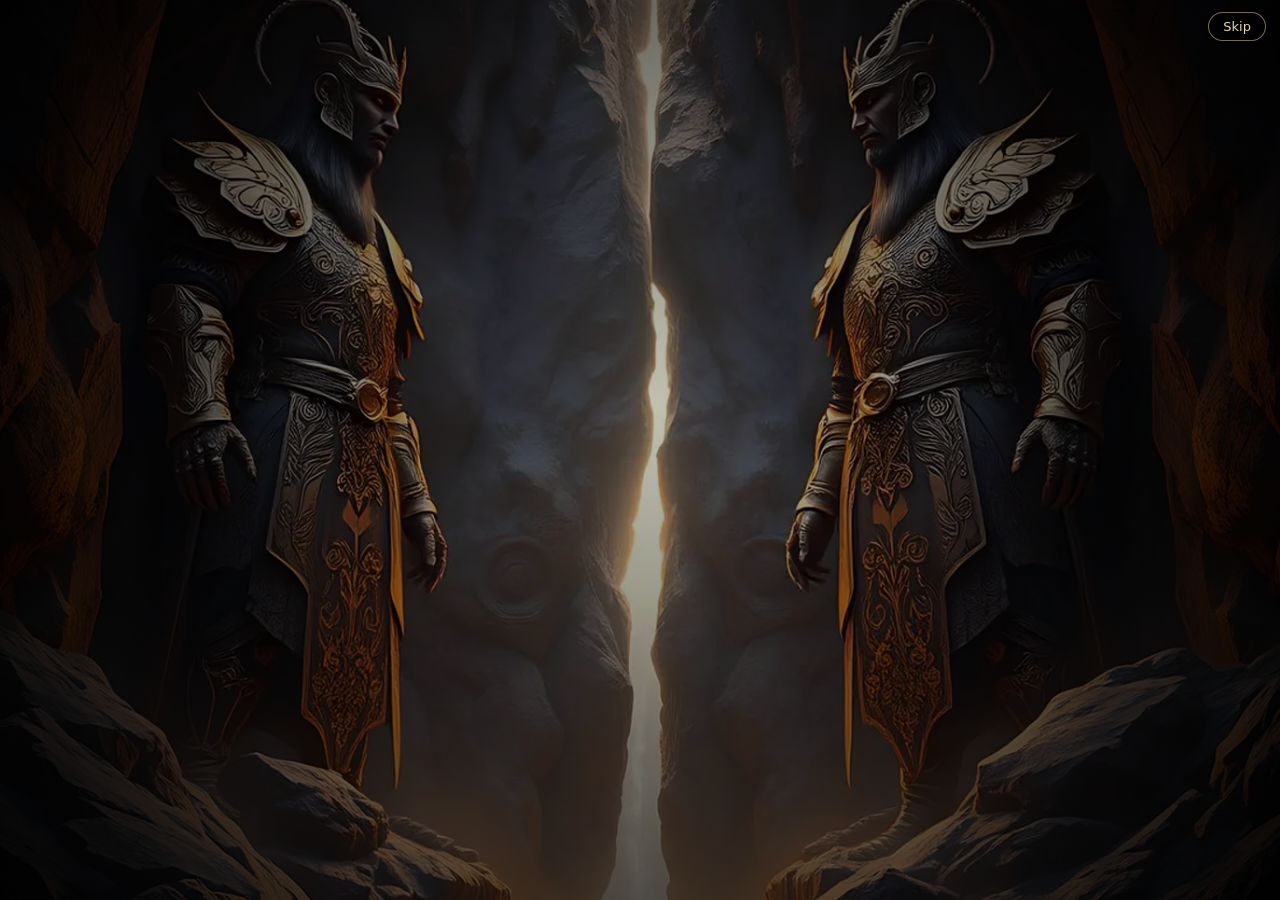
==== commit c077801b: "build 20261119-171942: 암살자 분신 수 20층 단위(cloneByFloor)" ====
--- a/index.html
+++ b/index.html
@@ -17,6 +17,6 @@
     <canvas id="game"></canvas>
     <div id="ui"></div>
   </div>
-  <script type="module" src="src/app/main.js?v=20261119-165030"></script>
+  <script type="module" src="src/app/main.js?v=20261119-171942"></script>
 </body>
 </html>
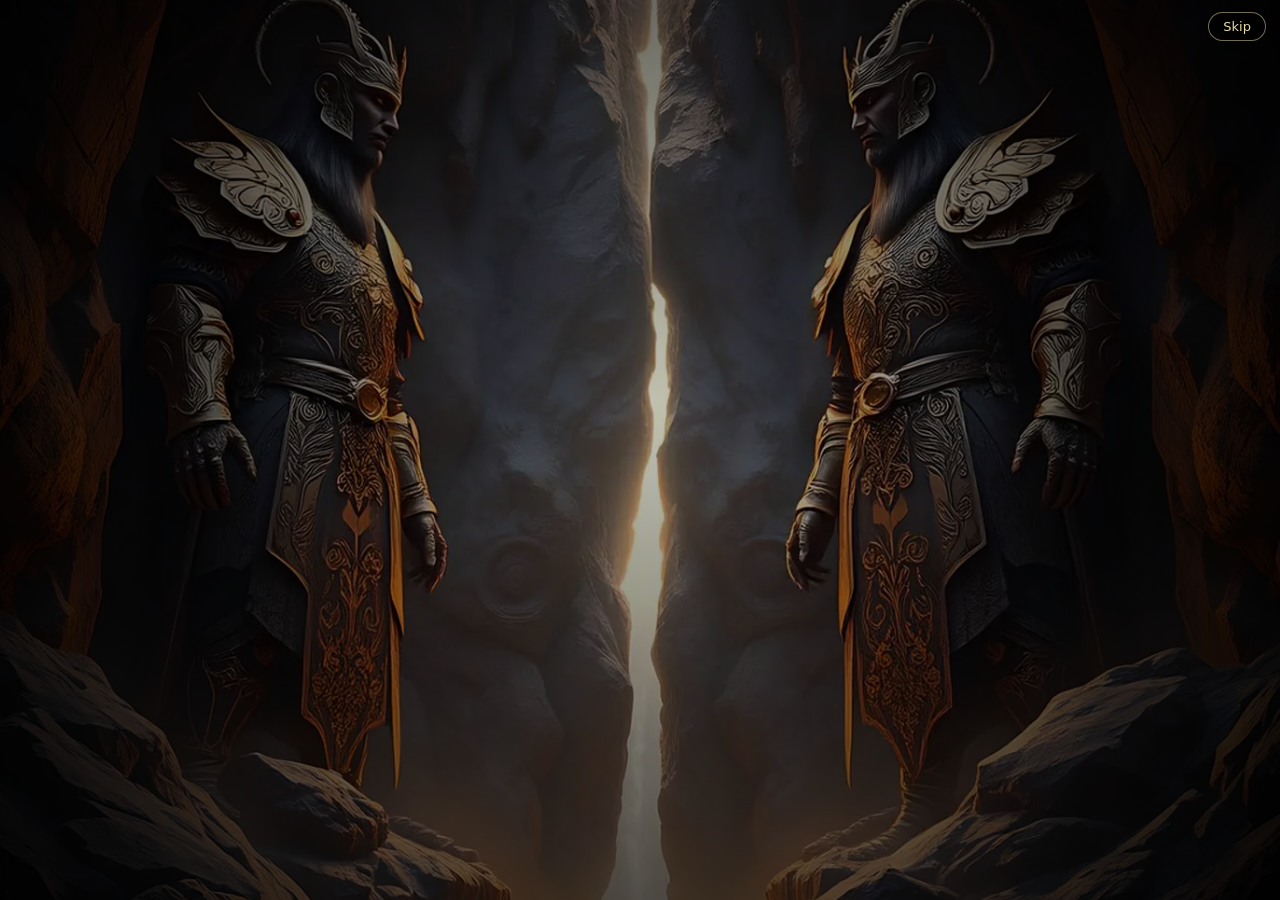
==== commit 28e78b83: "build 20261119-173344: 버프 주술사 추가, 주술사 -> 전쟁 주술사" ====
--- a/index.html
+++ b/index.html
@@ -17,6 +17,6 @@
     <canvas id="game"></canvas>
     <div id="ui"></div>
   </div>
-  <script type="module" src="src/app/main.js?v=20261119-171942"></script>
+  <script type="module" src="src/app/main.js?v=20261119-173344"></script>
 </body>
 </html>
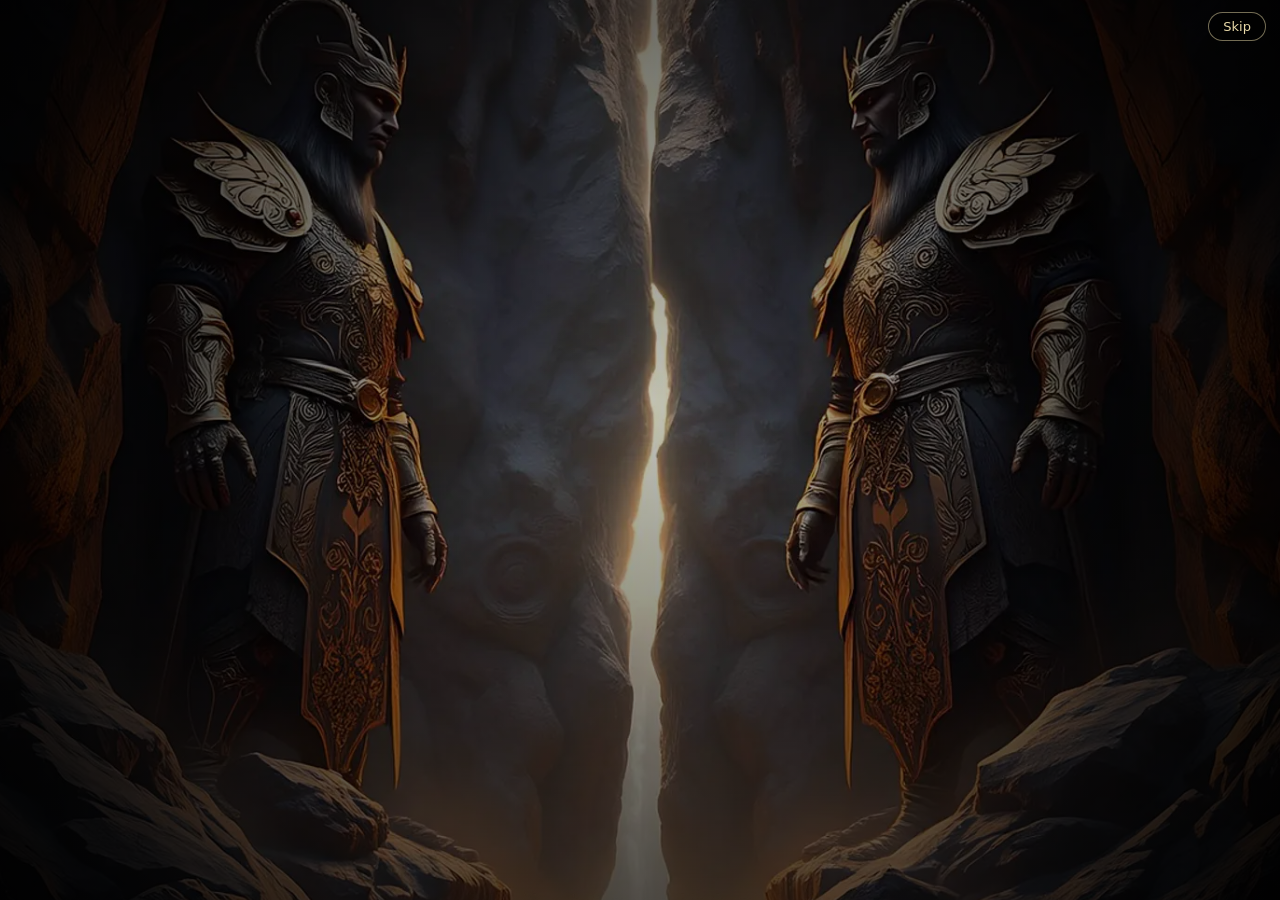
==== commit 97ddb662: "build 20261119-173540: 버프 주술사 무리 자리 수정" ====
--- a/index.html
+++ b/index.html
@@ -17,6 +17,6 @@
     <canvas id="game"></canvas>
     <div id="ui"></div>
   </div>
-  <script type="module" src="src/app/main.js?v=20261119-173344"></script>
+  <script type="module" src="src/app/main.js?v=20261119-173540"></script>
 </body>
 </html>
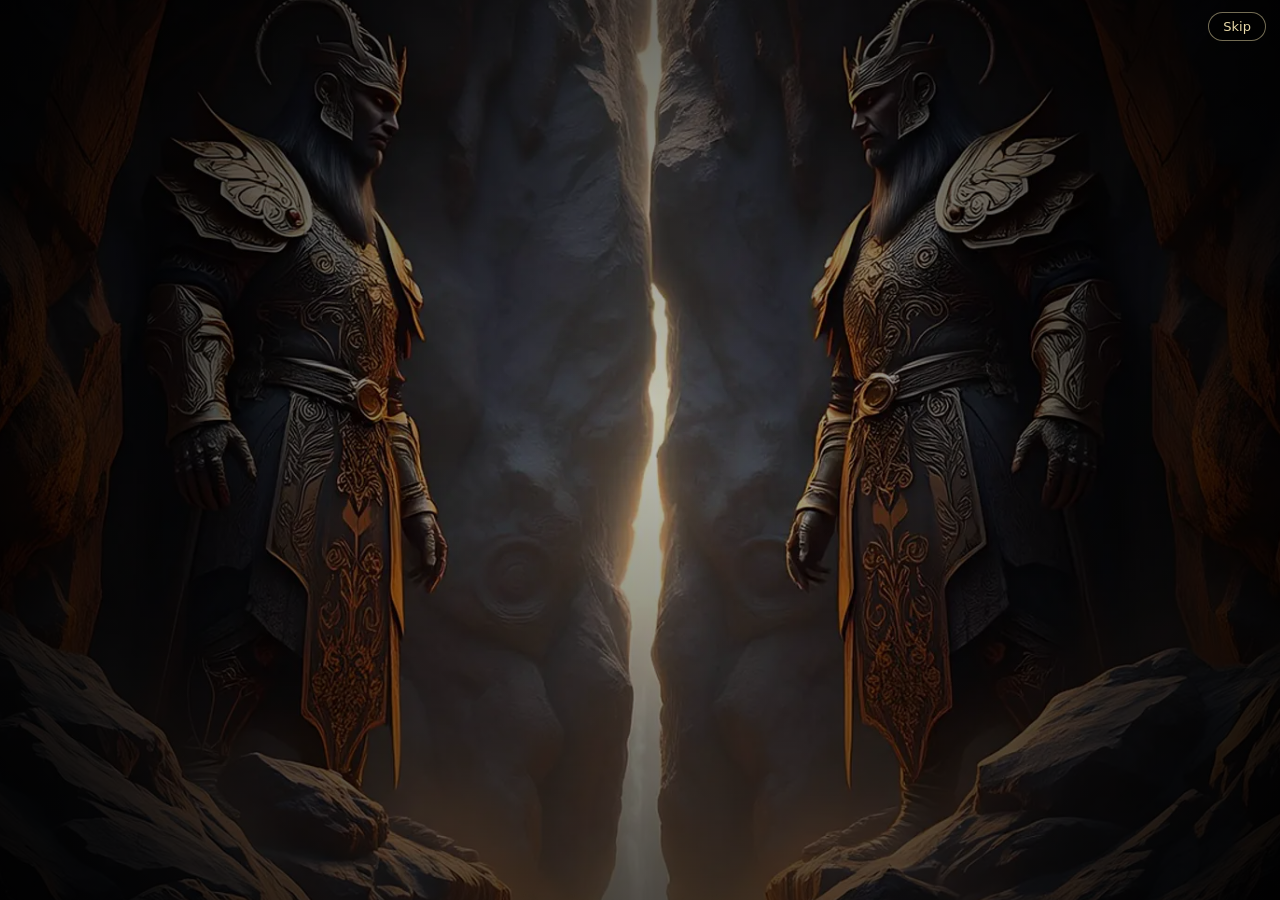
==== commit 2d91bfba: "build 20261123-093552: 효과음 녹음 교체, 보스 종류별 음악, 20층 구간별 전투 음악" ====
--- a/index.html
+++ b/index.html
@@ -17,6 +17,6 @@
     <canvas id="game"></canvas>
     <div id="ui"></div>
   </div>
-  <script type="module" src="src/app/main.js?v=20261119-173540"></script>
+  <script type="module" src="src/app/main.js?v=20261123-093552"></script>
 </body>
 </html>
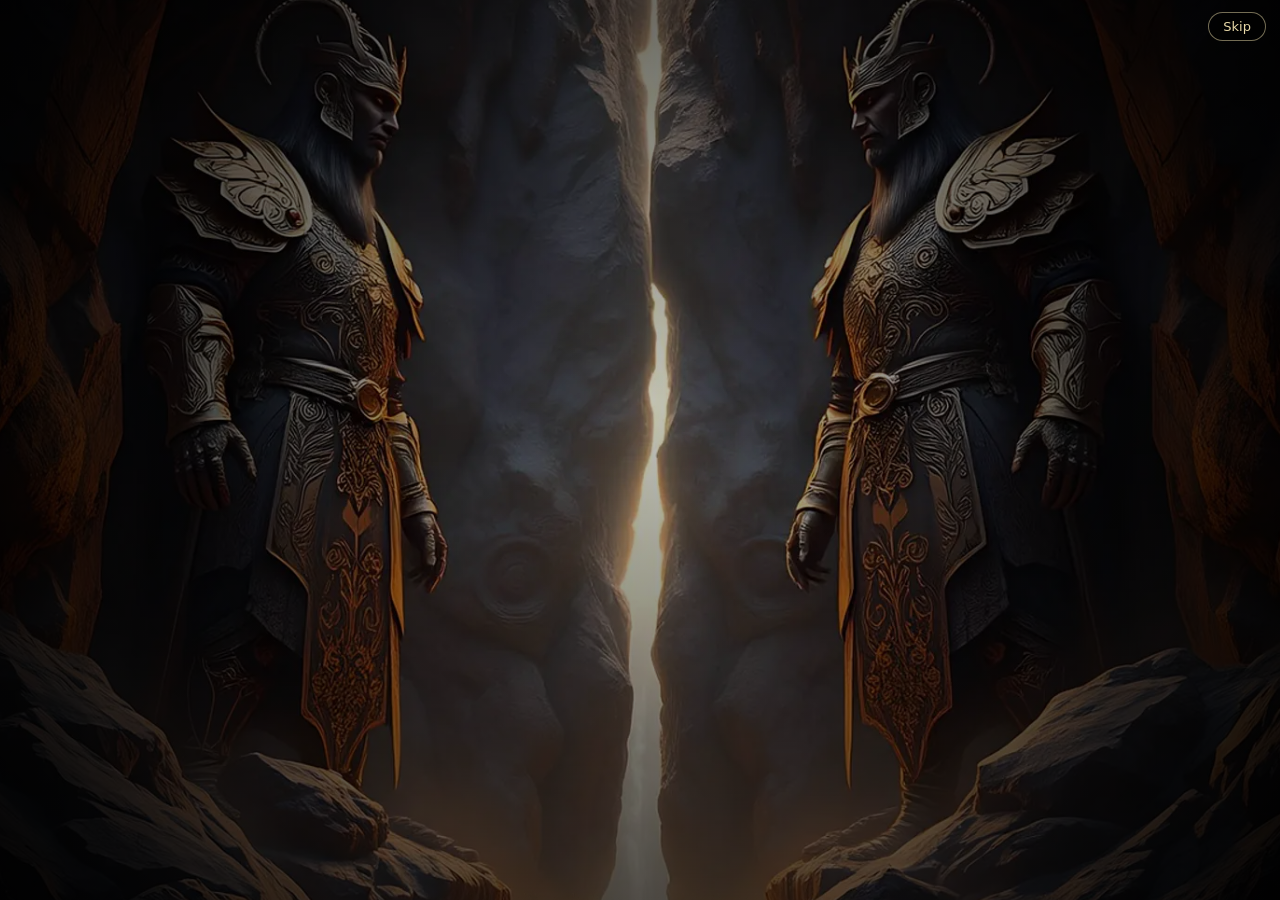
==== commit e238c582: "build 20261123-104409: 세트 각인 시 세트 +0부터 다시 강화, 점프 중 콤보 시간 연장, 웨이브는 적을 모두 처치해야 등장(시간 웨이브 제거)" ====
--- a/index.html
+++ b/index.html
@@ -17,6 +17,6 @@
     <canvas id="game"></canvas>
     <div id="ui"></div>
   </div>
-  <script type="module" src="src/app/main.js?v=20261123-093552"></script>
+  <script type="module" src="src/app/main.js?v=20261123-104409"></script>
 </body>
 </html>
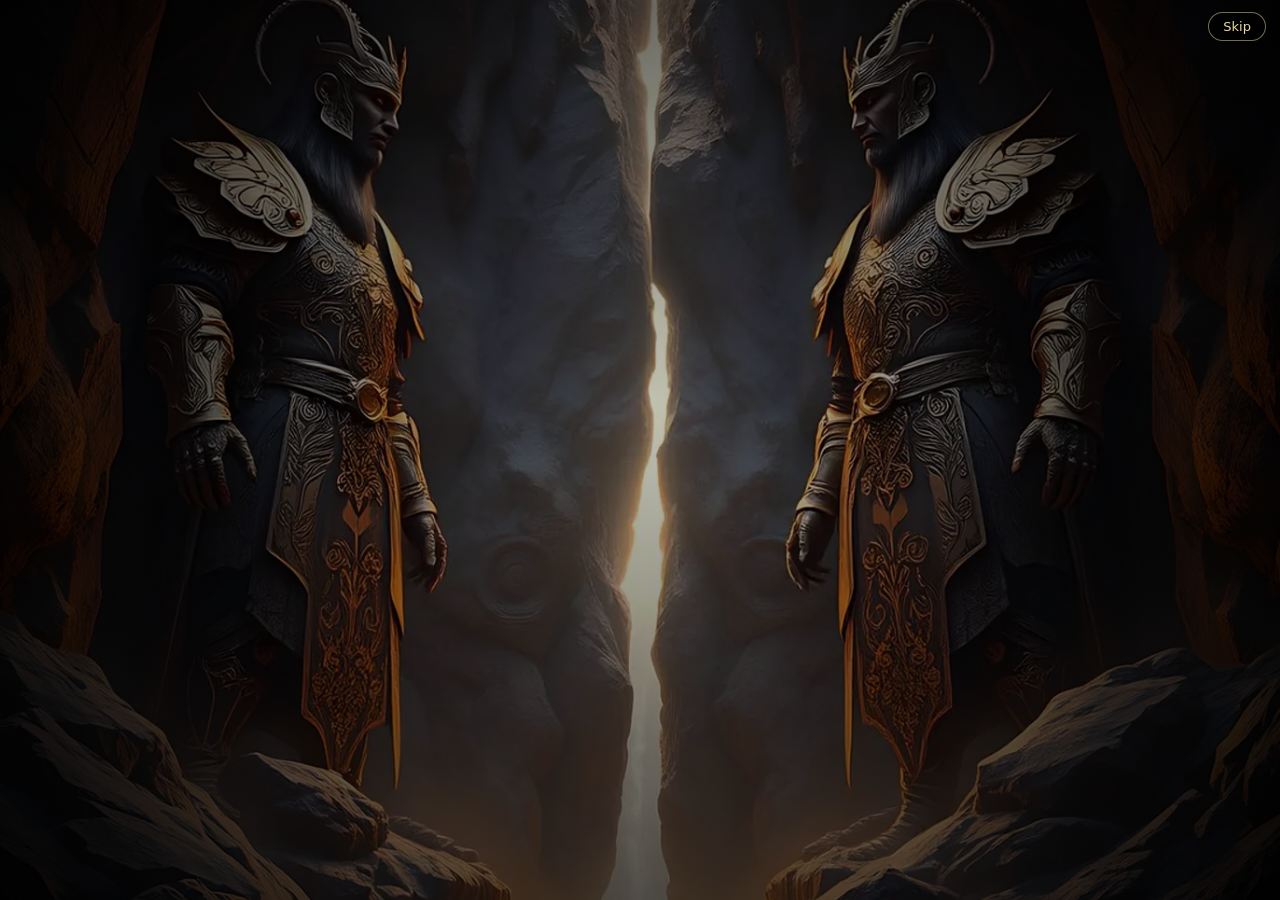
==== commit e73f5410: "build 20261123-105145: 웨이브: 남은 적 1~20층 3, 21~60층 5, 61~100층 7마리 이하면 등장" ====
--- a/index.html
+++ b/index.html
@@ -17,6 +17,6 @@
     <canvas id="game"></canvas>
     <div id="ui"></div>
   </div>
-  <script type="module" src="src/app/main.js?v=20261123-104409"></script>
+  <script type="module" src="src/app/main.js?v=20261123-105145"></script>
 </body>
 </html>
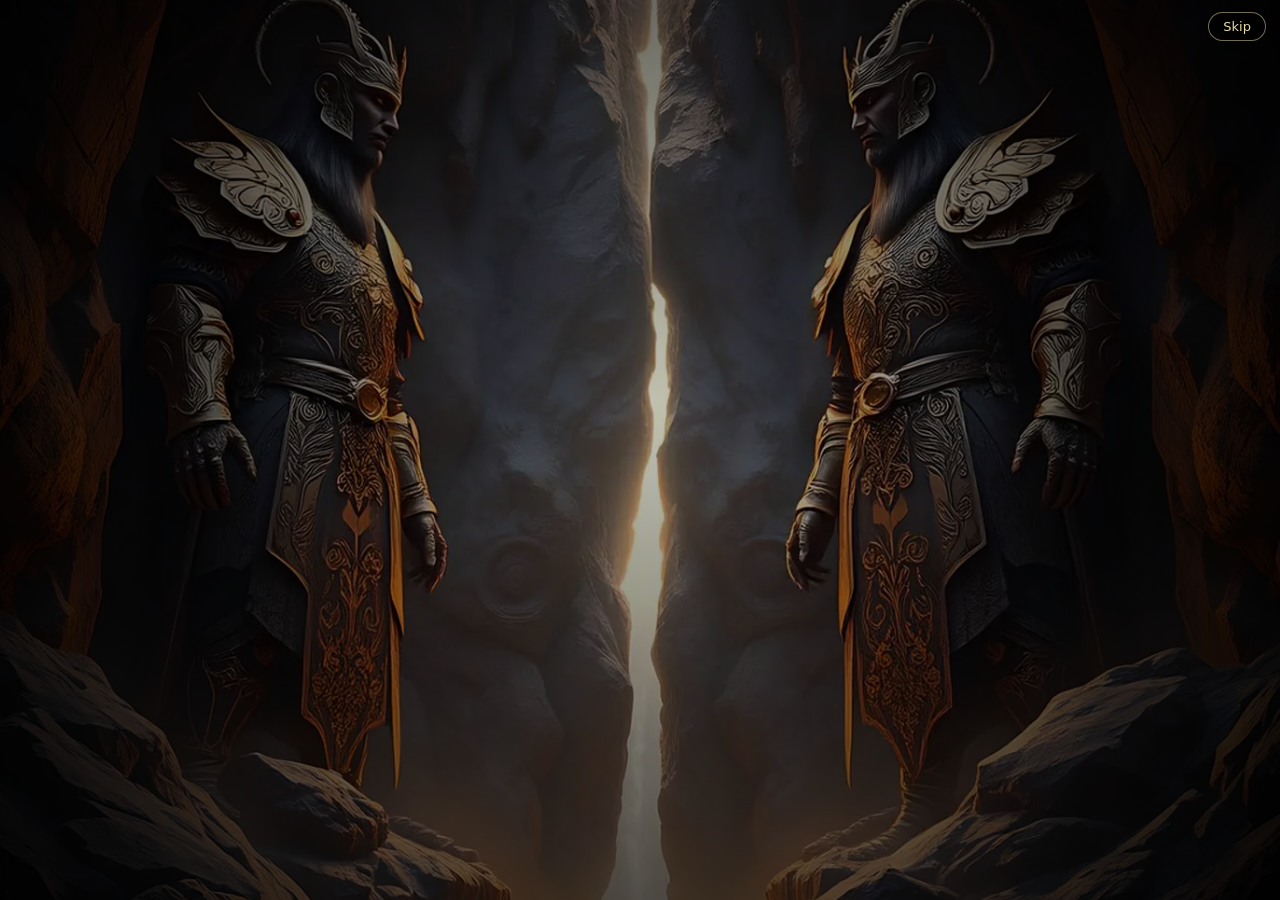
==== commit 33e3697f: "build 20261123-133449: fix: 캐릭터가 화면 끝(상하좌우 110px 안)에 오면 카메라가 빠르게 따라감 - 넓은 화면 전투 중 위아래로 더 못 가던 문제 (ru" ====
--- a/index.html
+++ b/index.html
@@ -17,6 +17,6 @@
     <canvas id="game"></canvas>
     <div id="ui"></div>
   </div>
-  <script type="module" src="src/app/main.js?v=20261123-105145"></script>
+  <script type="module" src="src/app/main.js?v=20261123-133449"></script>
 </body>
 </html>
